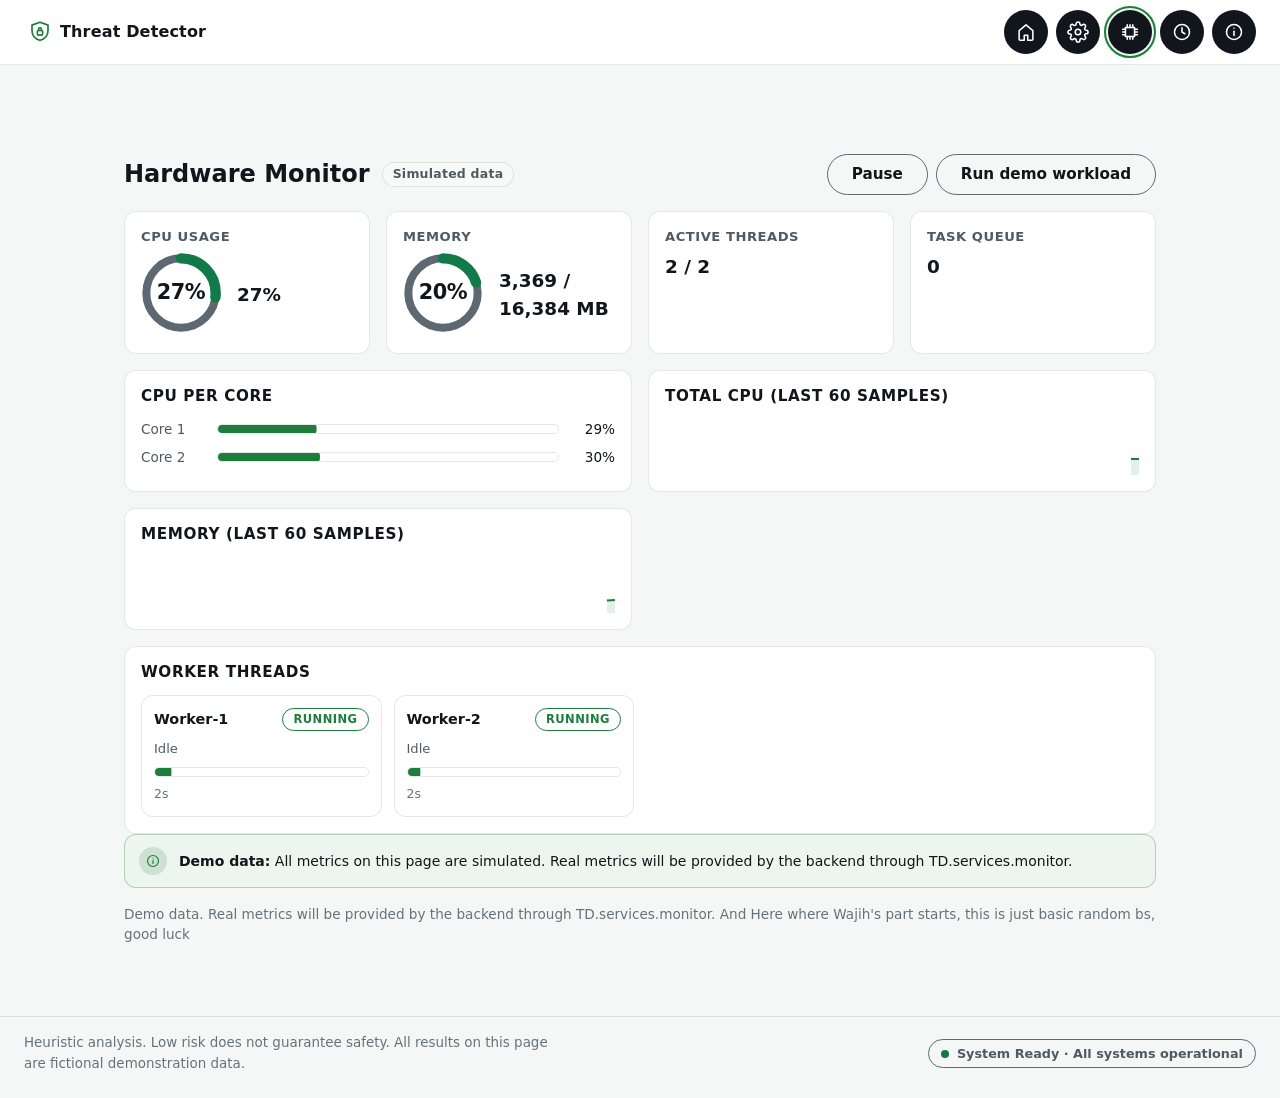
==== src/hardware.html @ 7afd9c76 "Verified baseline: threat-core compiles, 15/15 tests pass, clippy+fmt clean - Two-crate workspace (t" ====
<!DOCTYPE html>
<html lang="en" data-page="hardware">
<head>
  <meta charset="utf-8">
<script src="js/core/theme-init.js"></script>
  <meta name="viewport" content="width=device-width, initial-scale=1">
  <title>Threat Detector - Hardware Monitor</title>
<link rel="icon" href="data:image/svg+xml,%3Csvg xmlns='http://www.w3.org/2000/svg' viewBox='0 0 24 24'%3E%3Cpath d='M12 2.5 20 5.3v5.2c0 4.8-3.2 8.7-8 10-4.8-1.3-8-5.2-8-10V5.3Z' fill='%238DEB6B'/%3E%3Crect x='9.4' y='10.6' width='5.2' height='4.4' rx='1' fill='none' stroke='%23101418' stroke-width='1.6'/%3E%3Cpath d='M10.6 10.6V9.6a1.4 1.4 0 0 1 2.8 0v1' fill='none' stroke='%23101418' stroke-width='1.6'/%3E%3C/svg%3E">
<link rel="stylesheet" href="css/base/motion-tokens.css">
<link rel="stylesheet" href="css/components/motion-governor.css">
<link rel="stylesheet" href="css/core.css">
<script src="js/settings.js"></script>
<link rel="stylesheet" href="css/nav.css">
<link rel="stylesheet" href="css/risk-glow.css">
<link rel="stylesheet" href="css/analysis-card.css">
<script src="js/features/theme-fx.js"></script>
<script src="js/theme.js"></script>
<link rel="stylesheet" href="css/theme-transition.css">
<link rel="stylesheet" href="css/pages/hardware.css">
</head>
<body>
  <a class="skip-link" href="#main-content">Skip to main content</a>

  <main id="main-content" tabindex="-1">
    <div class="hw-page">

      <div class="hw-title-row">
        <h1>Hardware Monitor</h1>
        <span class="hw-badge">Simulated data</span>
        <div class="hw-actions">
          <button type="button" class="btn btn-secondary" id="hw-pause" aria-pressed="false">Pause</button>
          <button type="button" class="btn btn-secondary" id="hw-demo">Run demo workload</button>
        </div>
      </div>

      <section class="hw-stats" aria-label="Hardware summary">
        <div class="hw-card">
          <h2>CPU usage</h2>
          <div class="hw-stat">
            <div class="hw-stat__ring" id="hw-ring-cpu" role="img" aria-label="Total CPU usage"></div>
            <span class="hw-stat__val" id="hw-cpu-val">0%</span>
          </div>
        </div>
        <div class="hw-card">
          <h2>Memory</h2>
          <div class="hw-stat">
            <div class="hw-stat__ring" id="hw-ring-mem" role="img" aria-label="Memory usage"></div>
            <span class="hw-stat__val" id="hw-mem-val">0 / 0 MB</span>
          </div>
        </div>
        <div class="hw-card">
          <h2>Active threads</h2>
          <span class="hw-stat__val" id="hw-threads-val">0 / 0</span>
        </div>
        <div class="hw-card">
          <h2>Task queue</h2>
          <span class="hw-stat__val" id="hw-queue-val">0</span>
        </div>
      </section>

      <div class="hw-grid">
        <section class="hw-card hw-section" aria-label="CPU per core">
          <h2>CPU per core</h2>
          <div id="hw-cores"></div>
        </section>
        <section class="hw-card hw-section" aria-label="Total CPU history">
          <h2>Total CPU (last 60 samples)</h2>
          <div id="hw-cpu-spark"></div>
        </section>
        <section class="hw-card hw-section" aria-label="Memory history">
          <h2>Memory (last 60 samples)</h2>
          <div id="hw-mem-spark"></div>
        </section>
      </div>

      <section class="hw-card hw-section" aria-label="Worker threads">
        <h2>Worker threads</h2>
        <div id="hw-workers" class="hw-workers"></div>
      </section>

      <div class="callout dash-callout" data-type="info" role="note">
        <p class="callout__text"><strong>Demo data:</strong> All metrics on this page are simulated. Real metrics will be provided by the backend through TD.services.monitor.</p>
      </div>

      <p class="hw-note">Demo data. Real metrics will be provided by the backend through TD.services.monitor. And Here where Wajih's part starts, this is just basic random bs, good luck</p>

    </div>
  </main>
<script src="js/core/core.js"></script>
<script src="js/core/td-config.js"></script>
<script src="js/core/events.js"></script>
<script src="js/services/bridge.js"></script>
<script src="js/services/monitorService.js"></script>
<script src="js/services/mockMonitorService.js"></script>
<script src="js/services/analysisService.js"></script>
<script src="js/features/motion-governor.js"></script>
<script src="js/components/sparkline.js"></script>
<script src="js/components/usageBar.js"></script>
<script src="js/pages/hardware.js"></script>
</body>
</html>
---- src/css/base/motion-tokens.css ----
/* ===== Motion tokens (single source of truth for animation durations) ===== */
/* Created for the animation performance pass. Values are IDENTICAL to the
   pre-existing magic numbers scattered across core.css/index.css/settings.css
   so that no visual timing changes. Agents may reference these tokens. */
:root {
  --dur-slide: .3s;
  --ease-slide: cubic-bezier(.32, .72, 0, 1);
  --dur-reveal-in: .4s;
  --dur-reveal-out: .25s;
  --dur-swatch: .18s;
  --dur-fast: .15s;
  --dur-in: .24s;
  --dur-out: .18s;
  --ease-out: cubic-bezier(.2, .7, .2, 1);
}
---- src/css/components/motion-governor.css ----
/* ===== Motion governor CSS (animation perf pass) ===== */
[data-motion-paused] {
  animation-play-state: paused !important;
}
html.td-switching ::view-transition-new(root) {
  will-change: clip-path;
}
---- src/css/core.css ----
/* ===== DAC SHARED CORE (CSS) 1/2 — tokens+components — identical on all pages ===== */
/* OWNER: Agent A (Core). CONTRACT §4 tokens · §5 shared classes · §14 shell.
   Sections: 1 reset · 2 tokens · 3 base type · 4 shell · 5 components
             6 result panel · 7 modal · 8 density · 9 responsive · 10 reduced motion.
   No raw hex outside token blocks; animations use transform/opacity only. */

/* ================= 1. GLOBAL RESET ================= */
*,
*::before,
*::after { box-sizing: border-box; }

html,
body,
h1, h2, h3, h4,
p, ul, ol, figure { margin: 0; padding: 0; }

html {
  font-size: 16px; /* base: 16px, refines via data-text below */
  scroll-behavior: smooth;
  -webkit-text-size-adjust: 100%;
}

img,
svg { display: block; max-width: 100%; }

/* [D] Icon system: functional icons are sized explicitly (hero/decorative art exempt) */
.icon { flex: none; width: 16px; height: 16px; }
.icon-lg { width: 20px; height: 20px; }
.icon-xl { width: 24px; height: 24px; }

button,
input,
select,
textarea { font: inherit; color: inherit; }

ul, ol { list-style: none; }

/* [hidden] wins everywhere so JS can rely on it for state toggling */
[hidden] { display: none !important; }

/* Focus is never removed; every rule here ADDS visibility, never hides outlines */
:focus-visible {
  outline: 2px solid var(--focus-ring);
  outline-offset: 2px;
}

::selection { background: var(--accent-soft); }

/* ================= 2. DESIGN TOKENS (CONTRACT §4) ================= */
/* Theme-independent primitives */
:root {
  --font: system-ui, -apple-system, "Segoe UI", Roboto, "Helvetica Neue", Arial, sans-serif;
  --radius-sm: 8px;
  --radius: 12px;
  --radius-lg: 16px;
  --radius-pill: 999px;
  --space-1: 4px;
  --space-2: 8px;
  --space-3: 12px;
  --space-4: 16px;
  --space-5: 24px;
  --space-6: 32px;
  --space-7: 48px;
  --space-8: 64px;
  --dur-fast: 150ms;
  --dur-in: 220ms;
  --dur-out: 160ms;
  --dur-draw: 1000ms;
  --dur-glow: 3s;
  --ease-out: cubic-bezier(.22, .61, .36, 1);
  --ease-spring: cubic-bezier(.34, 1.56, .64, 1);
  /* D1 result ring — consumed by .result-panel / .result-ring-float */
  --ring-side: right;
  --ring-side-width: var(--space-4);
  /* [C] real sticky-header height (navbar min-height 64px + 1px border) */
  --navbar-h: 65px;
}

/* ----- Text size: scales the rem base (15 / 16 / 17.5px) ----- */
:root { --text-base: 16px; }
html[data-text="small"]  { font-size: 15px;   --text-base: 15px; }
html[data-text="large"]  { font-size: 17.5px; --text-base: 17.5px; }

/* ----- DARK / OLED ----- */
:root[data-theme="dark"] {
  color-scheme: dark;
  --bg: #000000;
  /* Cover-tier color (snap fix 2.3c): duplicates --bg on purpose so the
     theme-cover element can read the TARGET theme's page background from
     a token instead of the live computed style. Keep in sync with --bg. */
  --td-cover-bg: #000000;
  --bg-nav: #161616;
  --bg-card: #0E120D;
  --bg-card-2: #141A11;
  --bg-input: #121715;
  --border: rgba(255, 255, 255, .08);
  /* AA revision of pinned grey: solid tone ≥3:1 against card + bg for UI boundaries */
  --border-strong: #6A7269;
  --text: #F2F5F7;
  --text-muted: #A6B1BB;
  --text-faint: #7A8791; /* AA revision: ≥4.5:1 on card/card-2/nav */
  --focus-ring: #7BD5FF;
  /* Navbar icon-button states (icon vs circle verified >=4.5:1 in every state) */
  --navlink-bg: #FFFFFF;
  --navlink-bg-hover: #F1F4F7;
  --navlink-bg-active: #E4E9EC;
  --navlink-icon: #0B0E11;
  --navlink-icon-hover: #0B0E11;
  --navlink-icon-active: #0B0E11;
  --navlink-icon-current: #0B0E11;
  --navlink-icon-open: #0B0E11;
  --navlink-ring: transparent;
  --navlink-ring-hover: var(--accent-contrast); /* crisp on light circles in every accent */
  --navlink-ring-active: var(--accent-contrast);
  --navlink-ring-current: var(--accent);
  --navlink-ring-open: var(--accent);
  /* Switch states: OFF track + 1px edge (>=3:1 vs card) + knob (>=3:1 vs ON track) */
  --switch-off: #55606B;
  --switch-off-hover: #646E77;
  --switch-edge: #8A93A0;
  --switch-knob: #FFFFFF;
  --high-contrast: #2A070C; /* AA text on --high fills (≥4.5:1) */
  --shadow: 0 10px 30px rgba(0, 0, 0, .55);
  --backdrop: rgba(0, 0, 0, .62);
}

/* ----- DARK / GREY ----- */
:root[data-theme="dark"][data-bg="grey"] {
  --bg: #121212;
  /* Cover-tier color: duplicates --bg (see note in the dark/oled block). */
  --td-cover-bg: #121212;
  --bg-nav: #1A1A1A;
  --bg-card: #181D18;
  --bg-card-2: #1F241E;
  --bg-input: #1A1F1B;
}

/* ----- RISK (always paired with text + icon, never color alone) ----- */
:root[data-theme="dark"] {
  --low: #3DDC84;
  --medium: #FFB020;
  --high: #FF5A5F;
  --na: #8A93A0;
  --low-soft: rgba(61, 220, 132, .14);
  --medium-soft: rgba(255, 176, 32, .14);
  --high-soft: rgba(255, 90, 95, .16);
  --na-soft: rgba(138, 147, 160, .18);
}

:root[data-theme="light"] {
  --low: #127A48;
  /* [A1] richer amber (was a muddy brown); AA ≥4.5:1 on card/white surfaces */
  --medium: #B45309;
  --high: #C2263B;
  --na: #55606A;
  --low-soft: rgba(18, 122, 72, .12);
  --medium-soft: rgba(138, 90, 0, .12);
  --high-soft: rgba(194, 38, 59, .10);
  --na-soft: rgba(85, 96, 106, .14);
}

/* ----- LIGHT ----- */
:root[data-theme="light"] {
  color-scheme: light;
  --bg: #F4F7F5;
  /* Cover-tier color: duplicates --bg (see note in the dark/oled block). */
  --td-cover-bg: #F4F7F5;
  --bg-nav: #FFFFFF;
  --bg-card: #FFFFFF;
  --bg-card-2: #F7FAF7;
  --bg-input: #FFFFFF;
  --border: rgba(16, 24, 32, .10);
  /* AA revision of pinned tone: ≥3:1 boundary on white/off-white */
  --border-strong: #5D6873;
  --text: #10161C;
  --text-muted: #4E5A64;
  --text-faint: #66727B; /* AA revision: ≥4.5:1 on white + bg */
  --focus-ring: #1B5EA8;
  /* Navbar icon-button states (icon vs circle verified >=4.5:1 in every state) */
  --navlink-bg: #10161C;
  --navlink-bg-hover: #1E2831;
  --navlink-bg-active: #2A3540;
  --navlink-icon: #FFFFFF;
  --navlink-icon-hover: #FFFFFF;
  --navlink-icon-active: #FFFFFF;
  --navlink-icon-current: #FFFFFF;
  --navlink-icon-open: #FFFFFF;
  --navlink-ring: transparent;
  --navlink-ring-hover: #FFFFFF; /* crisp on dark circles in every light accent */
  --navlink-ring-active: #FFFFFF;
  --navlink-ring-current: var(--accent);
  --navlink-ring-open: var(--accent);
  /* Switch states: OFF track + 1px edge (>=3:1 vs card) + knob (>=3:1 vs ON track) */
  --switch-off: #D7DCE1;
  --switch-off-hover: #CBD2D8;
  --switch-edge: #5D6873;
  --switch-knob: #FFFFFF;
  --high-contrast: #FFFFFF; /* white passes on --high (#C2263B) in light theme */
  --shadow: 0 8px 22px rgba(16, 24, 32, .10);
  --backdrop: rgba(10, 16, 20, .48);
}

/* ----- ACCENTS · dark ----- */
:root[data-theme="dark"][data-accent="green"] {
  --accent: #8DEB6B; --accent-contrast: #07230D; --accent-strong: #96ED77;
  --accent-soft: rgba(141, 235, 107, .12); --glow: rgba(141, 235, 107, .35);
}
:root[data-theme="dark"][data-accent="blue"] {
  --accent: #4D94FF; --accent-contrast: #031431; --accent-strong: #5B9DFF;
  --accent-soft: rgba(77, 148, 255, .12); --glow: rgba(77, 148, 255, .35);
}
:root[data-theme="dark"][data-accent="white"] {
  --accent: #F2F5F7; --accent-contrast: #0B0E11; --accent-strong: #FFFFFF;
  --accent-soft: rgba(242, 245, 247, .12); --glow: rgba(242, 245, 247, .35);
}
:root[data-theme="dark"][data-accent="violet"] {
  --accent: #B78CFF; --accent-contrast: #180430; --accent-strong: #C1A0FF;
  --accent-soft: rgba(183, 140, 255, .12); --glow: rgba(183, 140, 255, .35);
}
:root[data-theme="dark"][data-accent="amber"] {
  --accent: #FFC24D; --accent-contrast: #2B1600; --accent-strong: #FFCE70;
  --accent-soft: rgba(255, 194, 77, .12); --glow: rgba(255, 194, 77, .35);
}

/* ----- ACCENTS · light (darker accents so AA passes on white) ----- */
:root[data-theme="light"][data-accent="green"] {
  --accent: #1E7D3C; --accent-contrast: #FFFFFF; --accent-strong: #2D8448;
  --accent-soft: rgba(30, 125, 60, .12); --glow: rgba(30, 125, 60, .22);
}
:root[data-theme="light"][data-accent="blue"] {
  --accent: #1B5EA8; --accent-contrast: #FFFFFF; --accent-strong: #2370C4;
  --accent-soft: rgba(27, 94, 168, .12); --glow: rgba(27, 94, 168, .22);
}
:root[data-theme="light"][data-accent="white"] {
  --accent: #232A31; --accent-contrast: #FFFFFF; --accent-strong: #384249;
  --accent-soft: rgba(35, 42, 49, .12); --glow: rgba(35, 42, 49, .22);
}
:root[data-theme="light"][data-accent="violet"] {
  --accent: #5E35B1; --accent-contrast: #FFFFFF; --accent-strong: #6B45B7;
  --accent-soft: rgba(94, 53, 177, .12); --glow: rgba(94, 53, 177, .22);
}
:root[data-theme="light"][data-accent="amber"] {
  --accent: #7A4C00; --accent-contrast: #FFFFFF; --accent-strong: #8F5A00;
  --accent-soft: rgba(122, 76, 0, .12); --glow: rgba(122, 76, 0, .22);
}

/* Switch knob per accent - knob vs ON track >=3:1 by computed contrast.
   Dark-theme light accents (green #8DEB6B 1.6, white 1.2, violet 2.6, amber 1.6
   vs a white knob) flip to near-black; deep blue (#4D94FF = 3.000) keeps white. */
:root[data-theme="dark"][data-accent="green"],
:root[data-theme="dark"][data-accent="white"],
:root[data-theme="dark"][data-accent="violet"],
:root[data-theme="dark"][data-accent="amber"] { --switch-knob: #0B0E11; }
:root[data-theme="dark"][data-accent="blue"] { --switch-knob: #FFFFFF; }
:root[data-theme="light"][data-accent="green"],
:root[data-theme="light"][data-accent="blue"],
:root[data-theme="light"][data-accent="white"],
:root[data-theme="light"][data-accent="violet"],
:root[data-theme="light"][data-accent="amber"] { --switch-knob: #FFFFFF; }

/* ================= 3. BASE TYPE ================= */
body {
  min-height: 100vh;
  background: var(--bg);
  color: var(--text);
  font-family: var(--font);
  font-size: 1rem;
  line-height: 1.5;
}

h1 { font-size: 1.65rem; line-height: 1.25; font-weight: 700; }
h2 { font-size: 1.25rem; line-height: 1.3; font-weight: 700; }
h3 { font-size: 1.05rem; line-height: 1.35; font-weight: 600; }

small { font-size: .85rem; }
strong, b { font-weight: 600; }

a { color: var(--accent); }
a:hover { color: var(--accent-strong); }

/* ================= 4. GLOBAL SHELL (CONTRACT §14) ================= */

/* --- Skip link: pages place it before <main> --- */
.skip-link {
  position: absolute;
  top: 0;
  transform: translateY(-60px);
  left: var(--space-2);
  z-index: 100;
  min-height: 44px;
  display: inline-flex;
  align-items: center;
  padding: 0 var(--space-4);
  background: var(--accent);
  color: var(--accent-contrast);
  font-weight: 600;
  text-decoration: none;
  border-radius: 0 0 var(--radius) var(--radius);
  transition: transform var(--dur-in) var(--ease-out);
}
.skip-link:focus { transform: translateY(0); }
html[data-motion="reduced"] .skip-link { transition: none; }

/* --- Screen-reader-only helpers --- */
.sr-only,
.visually-hidden {
  position: absolute;
  width: 1px;
  height: 1px;
  margin: -1px;
  padding: 0;
  border: 0;
  overflow: hidden;
  clip: rect(0 0 0 0);
  clip-path: inset(50%);
  white-space: nowrap;
}

/* --- Sticky header + navbar --- */
.app-header {
  position: sticky;
  top: 0;
  z-index: 50;
  background: var(--bg-nav);
  border-bottom: 1px solid var(--border);
}

.navbar {
  display: flex;
  align-items: center;
  justify-content: space-between;
  gap: var(--space-3);
  min-height: 64px;
  padding: var(--space-2) var(--space-4);
}

.brand {
  display: inline-flex;
  align-items: center;
  gap: var(--space-2);
  color: var(--text);
  text-decoration: none;
  font-weight: 700;
  letter-spacing: .01em;
  padding: var(--space-1) var(--space-1);
  border-radius: var(--radius-sm);
}
.brand-logo { width: 24px; height: 24px; color: var(--accent); flex: none; }
.brand:hover,
.brand:focus-visible { color: var(--accent-strong); }

.nav-actions {
  display: flex;
  align-items: center;
  gap: var(--space-2);
}

/* --- Circular 44px nav buttons (§5 + SPEC §5).
     State tokens: --navlink-bg / -icon / -ring for default, hover, active,
     current-page and legend-open. The button itself is never given opacity
     or a filter; hover keeps the icon/circle pair untouched and signals via
     an accent glow + crisp ring + scale, wrapped in @media(hover:hover). --- */
.navlink {
  position: relative;
  width: 44px;
  height: 44px;
  flex: none;
  display: inline-flex;
  align-items: center;
  justify-content: center;
  border: 0;
  border-radius: 50%;
  background: var(--navlink-bg);
  color: var(--navlink-icon);
  box-shadow: 0 0 0 1px var(--navlink-ring);
  cursor: pointer;
  text-decoration: none;
  transition: background-color var(--dur-fast) var(--ease-out),
              color var(--dur-fast),
              box-shadow var(--dur-fast) var(--ease-out),
              transform var(--dur-fast) var(--ease-out);
}
.navlink svg { width: 22px; height: 22px; }
.navlink:active {
  background: var(--navlink-bg-active);
  color: var(--navlink-icon-active);
  transform: scale(.97);
  box-shadow: 0 0 0 1px var(--navlink-ring-active), 0 0 6px var(--glow);
}

/* Current page and legend-open: persistent accent ring + soft accent glow
   (aria-current / aria-expanded carry the meaning; the class mirrors current).
   The 2px offset gap keeps the ring readable even when ring and circle tones
   would otherwise merge (e.g. the White accent). */
.navlink[aria-current="page"],
.navlink.is-current {
  color: var(--navlink-icon-current);
  outline: 2px solid var(--navlink-ring-current);
  outline-offset: 2px;
  box-shadow: 0 0 12px var(--glow);
}

/* Legend open (the "i" button; aria-expanded toggles it) */
.navlink[aria-expanded="true"] {
  color: var(--navlink-icon-open);
  outline: 2px solid var(--navlink-ring-open);
  outline-offset: 2px;
  box-shadow: 0 0 12px var(--glow);
}

/* Keyboard focus always stays distinct from hover and from the resting
   current/open rings (cyan/blue --focus-ring vs accent rings). */
.navlink[aria-current="page"]:focus-visible,
.navlink.is-current:focus-visible,
.navlink[aria-expanded="true"]:focus-visible {
  outline-color: var(--focus-ring);
}

/* Hover is pointer-only so touch devices never get stuck hover states */
@media (hover: hover) {
  .navlink:hover {
    background: var(--navlink-bg-hover);
    color: var(--navlink-icon-hover);
    transform: scale(1.06);
    box-shadow: 0 0 0 1px var(--navlink-ring-hover), 0 0 10px var(--glow);
  }
}

/* --- CSS tooltips via data-tip: shown on hover AND focus-visible.
       Never removes focus outline; positioned under the button. --- */
.navlink[data-tip]::after {
  content: attr(data-tip);
  position: absolute;
  top: calc(100% + 6px);
  left: 50%;
  z-index: 90;
  transform: translateX(-50%) translateY(-4px);
  padding: 4px var(--space-2);
  border: 1px solid var(--border-strong);
  border-radius: var(--radius-sm);
  background: var(--bg-card-2);
  color: var(--text);
  font-size: .8rem;
  font-weight: 600;
  white-space: nowrap;
  box-shadow: var(--shadow);
  opacity: 0;
  visibility: hidden;
  pointer-events: none;
  transition: opacity var(--dur-fast) var(--ease-out),
              transform var(--dur-fast) var(--ease-out),
              visibility 0s linear var(--dur-fast);
}
.navlink[data-tip]:hover::after,
.navlink[data-tip]:focus-visible::after {
  opacity: 1;
  visibility: visible;
  transform: translateX(-50%) translateY(0);
  transition-delay: 0s;
}
/* Keep the last button's tooltip inside the viewport */
.nav-actions > :last-child[data-tip]::after {
  left: auto;
  right: 0;
  transform: translateY(-4px);
}
.nav-actions > :last-child[data-tip]:hover::after,
.nav-actions > :last-child[data-tip]:focus-visible::after { transform: translateY(0); }

/* --- Risk Levels legend: D4 drop-up panel, anchored top-right under the nav --- */
.legend {
  position: absolute;
  top: calc(100% + var(--space-2));
  right: var(--space-3); /* aligned right, under the "i" button */
  z-index: 60;
  width: min(320px, calc(100vw - 24px));
  padding: var(--space-4);
  border: 1px solid var(--border-strong);
  border-radius: var(--radius-lg);
  background: var(--bg-card);
  box-shadow: var(--shadow);
  opacity: 0;
  transform: translateY(12px);
  pointer-events: none;
  /* D4 LEGEND DROP-UP — base rule closes FASTER (160ms); .is-open opens at 220ms */
  transition: opacity var(--dur-out) var(--ease-out),
              transform var(--dur-out) var(--ease-out);
}
.legend.is-open {
  opacity: 1;
  transform: translateY(0);
  pointer-events: auto;
  /* slower, springy entrance */
  transition-duration: var(--dur-in);
}

.legend-title { font-size: 1rem; margin-bottom: var(--space-2); }

.legend-list { display: grid; gap: var(--space-1); }

.legend-item {
  display: flex;
  align-items: flex-start;
  gap: var(--space-2);
  font-size: .92rem;
  padding: 2px 0;
}

.legend-dot {
  flex: none;
  width: 10px;
  height: 10px;
  margin-top: 5px;
  border-radius: 50%;
}
.dot-low    { background: var(--low); }
.dot-medium { background: var(--medium); }
.dot-high   { background: var(--high); }
.dot-na     { background: var(--na); }

.legend-term  { font-weight: 600; min-width: 108px; }
.legend-desc  { color: var(--text-muted); }

.legend-note {
  margin-top: var(--space-3);
  padding-top: var(--space-2);
  border-top: 1px solid var(--border);
  color: var(--text-faint);
  font-size: .82rem;
}

/* --- Toast region + toasts: bottom-right stack, ≤3 visible, dedupe-friendly [E] --- */
.toast-region {
  position: fixed;
  right: max(var(--space-4), env(safe-area-inset-right, 0px));
  bottom: max(var(--space-5), env(safe-area-inset-bottom, 0px));
  z-index: 80;
  display: flex;
  flex-direction: column;
  align-items: flex-end;
  gap: var(--space-2);
  width: min(360px, calc(100vw - var(--space-6)));
  max-height: calc(100vh - var(--space-5) - env(safe-area-inset-bottom, 0px));
  overflow: auto;
  pointer-events: none;
}
.toast {
  position: relative;
  display: grid;
  grid-template-columns: 20px minmax(0, 1fr) auto;
  gap: var(--space-2);
  align-items: start;
  width: 100%;
  min-width: 0;
  padding: 12px 14px;
  border: 1px solid var(--border-strong);
  border-radius: 12px;
  background: var(--bg-card);
  box-shadow: 0 10px 28px rgba(0, 0, 0, .30);
  font-size: .92rem;
  overflow: hidden; /* keeps the countdown bar inside the radius */
  pointer-events: auto;
  animation: toast-in 180ms var(--ease-out);
}
html[data-theme="light"] .toast { box-shadow: 0 10px 28px rgba(16, 24, 32, .14); }
.toast.is-out {
  opacity: 0;
  transform: translateY(6px);
  transition: opacity 140ms linear, transform 140ms linear;
}
@keyframes toast-in {
  from { opacity: 0; transform: translateY(8px); }
  to   { opacity: 1; transform: translateY(0); }
}

/* status icon: icon-only color signal (toast also carries role + copy, never color alone) */
.toast-ico {
  display: inline-flex;
  align-items: center;
  justify-content: center;
  width: 20px;
  height: 20px;
  margin-top: 1px;
}
.toast-ico svg { display: block; width: 20px; height: 20px; }
.toast--success .toast-ico { color: var(--low); }
.toast--warn    .toast-ico { color: var(--medium); }
.toast--error   .toast-ico { color: var(--high); }
.toast--info    .toast-ico { color: var(--accent); }

.toast-body { display: block; min-width: 0; }
.toast-title { display: block; font-size: 14px; line-height: 1.35; font-weight: 600; color: var(--text); overflow-wrap: break-word; }
.toast-desc { display: block; margin: 2px 0 0; font-size: 13px; line-height: 1.4; color: var(--text-muted); }

.toast-action {
  margin-top: 8px;
  min-height: 32px;
  padding: 4px 10px;
  font: inherit;
  font-size: .88rem;
  font-weight: 600;
  color: var(--text);
  background: var(--bg-card-2);
  border: 1px solid var(--border-strong);
  border-radius: var(--radius-sm);
  cursor: pointer;
}
.toast-action:hover { background: var(--accent-soft); }

.toast-close {
  position: relative;
  flex: none;
  width: 24px;
  height: 24px;
  margin: -6px -8px -6px 0;
  display: inline-flex;
  align-items: center;
  justify-content: center;
  border: 0;
  border-radius: var(--radius-sm);
  background: transparent;
  color: var(--text-muted);
  cursor: pointer;
  transition: color var(--dur-fast), background var(--dur-fast);
}
.toast-close::before { content: ""; position: absolute; inset: -10px; } /* ≥44px hit target */
.toast-close:hover { color: var(--text); background: var(--accent-soft); }
.toast-close svg { width: 16px; height: 16px; pointer-events: none; }

/* countdown bar: 2px, status-colored, low emphasis; error toasts run none */
.toast-bar {
  position: absolute;
  left: 0;
  right: 0;
  bottom: 0;
  height: 2px;
  border-radius: 2px;
  background: currentColor;
  opacity: .4;
  transform-origin: left center;
  animation: toast-drain var(--toast-dur, 4s) linear forwards;
  pointer-events: none;
}
.toast--success .toast-bar { color: var(--low); }
.toast--warn    .toast-bar { color: var(--medium); }
.toast--error   .toast-bar { color: var(--high); }
.toast--info    .toast-bar { color: var(--accent); }
.toast.is-paused .toast-bar { animation-play-state: paused; }
@keyframes toast-drain {
  from { transform: scaleX(1); }
  to   { transform: scaleX(0); }
}

/* under reduced motion: no enter/exit animation and no countdown */
@media (prefers-reduced-motion: reduce) {
  .toast { animation: none; }
  .toast.is-out { transition: none; }
  .toast-bar { display: none; }
}

/* --- Footer --- */
.app-footer {
  display: flex;
  flex-wrap: wrap;
  align-items: center;
  justify-content: space-between;
  gap: var(--space-2) var(--space-4);
  margin-top: var(--space-7);
  padding: var(--space-4) var(--space-5) var(--space-5);
  border-top: 1px solid var(--border);
}

.footer-note {
  color: var(--text-faint);
  font-size: .84rem;
  max-width: 62ch;
}

.status-chip {
  display: inline-flex;
  align-items: center;
  gap: var(--space-2);
  padding: var(--space-1) var(--space-3);
  border: 1px solid var(--border-strong);
  border-radius: var(--radius-pill);
  color: var(--text-muted);
  font-size: .8rem;
  font-weight: 600;
  white-space: nowrap;
}

.chip-dot {
  width: 8px;
  height: 8px;
  border-radius: 50%;
  background: var(--low);
  animation: chip-pulse var(--dur-glow) ease-in-out infinite;
}
@keyframes chip-pulse {
  0%, 100% { opacity: 1; }
  50%      { opacity: .45; }
}

/* ================= 5. COMPONENT CLASSES (CONTRACT §5) ================= */

/* --- Cards --- */
.card {
  background: var(--bg-card);
  border: 1px solid var(--border);
  border-radius: var(--radius-lg);
  padding: var(--space-5);
}
.card-head {
  display: flex;
  align-items: center;
  gap: var(--space-2);
  margin-bottom: var(--space-4);
}
.card-title { font-size: 1.05rem; font-weight: 700; }
.card-sub { color: var(--text-muted); font-size: .9rem; margin-top: 2px; }

/* --- Buttons (all ≥44px targets, pill radius) --- */
.btn {
  min-height: 44px;
  display: inline-flex;
  align-items: center;
  justify-content: center;
  gap: var(--space-2);
  padding: var(--space-2) var(--space-5);
  border: 1px solid transparent;
  border-radius: var(--radius-pill);
  font-weight: 600;
  font-size: .95rem;
  cursor: pointer;
  text-decoration: none;
  transition: background var(--dur-fast) var(--ease-out),
              border-color var(--dur-fast) var(--ease-out),
              color var(--dur-fast),
              transform var(--dur-fast) var(--ease-out);
}
.btn svg { width: 18px; height: 18px; }
.btn:active { transform: translateY(1px) scale(.99); }
.btn:disabled {
  opacity: .55;
  cursor: not-allowed;
  transform: none;
}

.btn-primary { background: var(--accent); color: var(--accent-contrast); }
.btn-primary:hover:not(:disabled) { background: var(--accent-strong); }

.btn-secondary {
  background: transparent;
  color: var(--text);
  border-color: var(--border-strong);
}
.btn-secondary:hover:not(:disabled) { background: var(--bg-card-2); border-color: var(--accent); }

.btn-ghost {
  background: transparent;
  color: var(--text-muted);
}
.btn-ghost:hover:not(:disabled) { color: var(--text); background: var(--accent-soft); }

/* destructive confirm button — soft red; hover fill uses AA-safe text token */
.btn-danger {
  background: var(--high-soft);
  color: var(--high);
  border-color: var(--high);
}
.btn-danger:hover:not(:disabled) { background: var(--high); color: var(--high-contrast); }

.icon-btn {
  width: 44px;
  height: 44px;
  display: inline-flex;
  align-items: center;
  justify-content: center;
  border: 0;
  border-radius: 50%;
  background: transparent;
  color: var(--text-muted);
  cursor: pointer;
  transition: background var(--dur-fast), color var(--dur-fast), transform var(--dur-fast);
}
.icon-btn:hover { background: var(--accent-soft); color: var(--text); }
.icon-btn svg { width: 20px; height: 20px; }

/* --- Fields --- */
.field { display: flex; flex-direction: column; gap: var(--space-1); min-width: 0; }
.field-label { font-size: .9rem; font-weight: 600; }
.help { color: var(--text-muted); font-size: .84rem; }
.field-error {
  color: var(--high);
  font-size: .84rem;
  font-weight: 600;
  display: flex;
  align-items: center;
  gap: var(--space-1);
}
.field-error svg { width: 14px; height: 14px; flex: none; }

.input,
.select {
  min-height: 44px;
  width: 100%;
  padding: var(--space-2) var(--space-3);
  background: var(--bg-input);
  color: var(--text);
  border: 1px solid var(--border-strong);
  border-radius: var(--radius);
  transition: border-color var(--dur-fast), background var(--dur-fast);
}
.input:hover, .select:hover { border-color: var(--text-muted); }
.input:focus-visible, .select:focus-visible {
  outline: 2px solid var(--focus-ring);
  outline-offset: 1px;
  border-color: var(--accent);
}
.input::placeholder { color: var(--text-faint); }

.textarea-autogrow {
  min-height: 96px;
  resize: none;
  overflow: hidden;
  line-height: 1.5;
}

/* Custom chevron is opt-in: wrap a select in .select-wrap (native arrow stays
   available on bare .select, so controls never lose their affordance). */
.select-wrap { position: relative; display: inline-flex; width: 100%; }
.select-wrap::after {
  content: "";
  position: absolute;
  right: var(--space-3);
  top: 50%;
  margin-top: -2px;
  border: 5px solid transparent;
  border-top-color: currentColor;
  color: var(--text-muted);
  pointer-events: none;
}

/* --- Callouts [A]: one component, no side stripes (a thick border-left on a
   radius paints a crescent). data-type = info|success|warning|danger; icons are
   injected by the shared core (see callouts JS). Colors: info=--accent,
   success=--low, warning=--medium, danger=--high. --- */
.callout {
  --c: var(--accent);
  display: grid;
  grid-template-columns: 28px minmax(0, 1fr);
  column-gap: 12px;
  align-items: start;
  padding: 12px 14px;
  border-radius: 12px;
  color: var(--text);
  background: var(--bg-card-2);
  background: color-mix(in srgb, var(--c) 8%, var(--bg-card));
  border: 1px solid var(--border);
  border: 1px solid color-mix(in srgb, var(--c) 30%, transparent);
}
.callout[data-type="success"] { --c: var(--low); }
.callout[data-type="warning"] { --c: var(--medium); }
.callout[data-type="danger"]  { --c: var(--high); }
.callout__icon {
  display: grid;
  place-items: center;
  width: 28px;
  height: 28px;
  border-radius: 50%;
  color: var(--c);
  background: color-mix(in srgb, var(--c) 16%, transparent);
}
.callout__icon svg { width: 16px; height: 16px; flex: none; }
.callout__text { margin: 0; padding-top: 4px; font-size: 14px; line-height: 1.5; }
.callout__text strong { font-weight: 600; }

/* --- Segmented control [B/C]: pill hugs its buttons (inline-flex + fit-content;
   rows must not stretch it), one thumb slides between options. Colors are the
   project's: track --bg-card-2, edge --border (inset shadow), thumb --accent,
   text --text-muted / hover --text / checked --accent-contrast. --- */
.seg {
  --seg-pad: 4px;
  position: relative;
  isolation: isolate;
  display: inline-flex;
  align-items: center;
  width: fit-content;
  max-width: 100%;
  flex: none;
  padding: var(--seg-pad);
  border-radius: var(--radius-pill);
  background: var(--bg-card-2);
  box-shadow: inset 0 0 0 1px var(--border);
}
.seg__thumb {
  position: absolute;
  z-index: 0;
  top: var(--seg-pad);
  bottom: var(--seg-pad);
  left: 0;
  width: var(--seg-w, 0px);
  transform: translateX(var(--seg-x, 0px));
  border-radius: var(--radius-pill);
  background: var(--accent);
  box-shadow: 0 1px 3px rgba(0, 0, 0, .25);
  transition: transform var(--dur-slide) var(--ease-slide), width var(--dur-slide) var(--ease-slide);
  will-change: transform;
}
.seg:not(.is-ready) .seg__thumb { transition: none; }
.seg__opt {
  position: relative;
  z-index: 1;
  min-height: 44px;
  padding: 0 16px;
  border: 0;
  border-radius: var(--radius-pill);
  background: transparent;
  color: var(--text-muted);
  font: inherit;
  font-weight: 600;
  white-space: nowrap;
  cursor: pointer;
  transition: color .24s ease;
}
.seg__opt[aria-checked="true"] { color: var(--accent-contrast); }
.seg__opt:focus-visible { outline: 2px solid var(--focus-ring); outline-offset: -2px; }
@media (hover: hover) {
  .seg__opt[aria-checked="false"]:hover { color: var(--text); }
}
@media (prefers-reduced-motion: reduce) {
  .seg__thumb, .seg__opt { transition: none; }
}
/* In-app "Reduce animations" hook (same kill-list as the OS setting) */
html[data-motion="reduced"] .seg__thumb, html[data-motion="reduced"] .seg__opt { transition: none; }
/* Very narrow phones: trim pill paddings/type instead of scrolling */
@media (max-width: 420px) {
  .seg__opt { padding: 0 12px; font-size: 14px; }
}

/* --- Chips --- */
.chip {
  min-height: 44px;
  display: inline-flex;
  align-items: center;
  gap: var(--space-2);
  padding: var(--space-1) var(--space-4);
  border: 1px solid var(--border-strong);
  border-radius: var(--radius-pill);
  background: transparent;
  color: var(--text-muted);
  font-weight: 600;
  font-size: .95rem;
  cursor: pointer;
  transition: background var(--dur-fast), color var(--dur-fast), border-color var(--dur-fast);
}
.chip:hover { color: var(--text); background: var(--bg-card-2); }
.chip.is-active {
  background: var(--accent-soft);
  border-color: var(--accent);
  color: var(--text);
}

/* --- Switch (role="switch" button; ONE shared definition).
     Geometry: 56x32 pill, 26px knob, 3px inset on all sides,
     travel = --w - --k - 2*--inset = 24px. The >=44px hit target is the row.
     Tokens: --switch-off / --switch-edge / --switch-knob per theme,
     knob per accent (knob vs ON track >=3:1). Off state keeps the same
     geometry; only track color + knob position change. --- */
.switch {
  --w: 56px;
  --h: 32px;
  --k: 26px;
  --inset: 3px;
  position: relative;
  width: var(--w);
  height: var(--h);
  flex: none;
  box-sizing: border-box;
  padding: 0;
  border: 0;
  border-radius: 999px;
  background: var(--switch-off);
  box-shadow: inset 0 0 0 1px var(--switch-edge);
  cursor: pointer;
  vertical-align: middle;
  transition: background-color var(--dur-fast) var(--ease-out),
              box-shadow var(--dur-fast) var(--ease-out);
}
.switch-knob {
  position: absolute;
  top: var(--inset);
  left: var(--inset);
  width: var(--k);
  height: var(--k);
  border-radius: 50%;
  background: var(--switch-knob);
  box-shadow: 0 1px 3px rgba(0, 0, 0, .35);
  transition: transform 200ms cubic-bezier(.4, 0, .2, 1);
}
.switch[aria-checked="true"] {
  background: var(--accent);
  box-shadow: inset 0 0 0 1px transparent;
}
.switch[aria-checked="true"] .switch-knob { transform: translateX(24px); }
.switch:focus-visible { outline: 2px solid var(--focus-ring); outline-offset: 2px; }
.switch:disabled,
.switch[aria-disabled="true"] { opacity: .5; cursor: not-allowed; }
@media (hover: hover) {
  .switch:hover { background: var(--switch-off-hover); }
  .switch[aria-checked="true"]:hover { background: var(--accent-strong); }
}

/* --- Table + sticky header --- */
.table-wrap {
  overflow-x: auto;
  -webkit-overflow-scrolling: touch;
  border: 1px solid var(--border);
  border-radius: var(--radius);
}

.table {
  width: 100%;
  table-layout: fixed; /* [B] fixed columns: long cells truncate instead of widening the page */
  border-collapse: collapse;
  font-size: .92rem;
}
.table th {
  position: sticky;
  top: 0;
  z-index: 2;
  background: var(--bg-card-2);
  color: var(--text-muted);
  text-align: left;
  font-size: .8rem;
  font-weight: 600;
  text-transform: uppercase;
  letter-spacing: .04em;
  padding: var(--space-3);
  border-bottom: 1px solid var(--border-strong);
  white-space: nowrap;
}
.table td {
  padding: var(--space-3);
  border-bottom: 1px solid var(--border);
  vertical-align: middle;
}
.table tbody tr { transition: background var(--dur-fast); }
.table tbody tr:hover { background: var(--bg-card-2); }
.table tbody tr:focus-visible,
.table tbody tr.is-selected { outline: 2px solid var(--focus-ring); outline-offset: -2px; }
.table tbody tr.is-selected { background: var(--accent-soft); }

/* clickable rows: pages add role="button" + tabindex="0" */
.table tbody tr[role="button"] { cursor: pointer; }

.table--stack, .table--stack thead { display: block; } /* page opt-in pattern */
.table--stack tbody { display: block; }
.table--stack tr { display: block; padding: var(--space-3) 0; border-bottom: 1px solid var(--border); }
.table--stack td { display: flex; gap: var(--space-2); border: 0; padding: 2px 0; }
.table--stack td::before {
  content: attr(data-label);
  color: var(--text-faint);
  font-size: .78rem;
  font-weight: 600;
  min-width: 96px;
  padding-top: 2px;
}
.table--stack .table-head-hide { display: none; } /* head row opted out via class */

/* --- Risk pills: text + color, computed AA-safe on tinted bg --- */
.pill {
  display: inline-flex;
  align-items: center;
  gap: var(--space-1);
  padding: 3px var(--space-3);
  border-radius: var(--radius-pill);
  font-size: .82rem;
  font-weight: 700;
  white-space: nowrap;
}
.pill svg { width: 12px; height: 12px; }
.pill[data-risk="low"]    { color: var(--low);    background: var(--low-soft); }
.pill[data-risk="medium"] { color: var(--medium); background: var(--medium-soft); }
.pill[data-risk="high"]   { color: var(--high);   background: var(--high-soft); }
.pill[data-risk="na"]     { color: var(--na);     background: var(--na-soft); }

/* --- Status line (icon + text + color) --- */
.status-line {
  display: inline-flex;
  align-items: center;
  gap: var(--space-1);
  font-size: .88rem;
  font-weight: 600;
  white-space: nowrap;
}
.status-line svg { width: 16px; height: 16px; flex: none; }
.status-line.is-ok    { color: var(--low); }
.status-line.is-warn  { color: var(--medium); }
.status-line.is-error { color: var(--high); }

/* --- Progress bar (fills via transform; width transitions are forbidden by §12) --- */
.progress {
  height: 10px;
  border-radius: var(--radius-pill);
  background: var(--bg-input);
  border: 1px solid var(--border);
  overflow: hidden;
}
.progress-bar {
  height: 100%;
  width: 100%;
  border-radius: inherit;
  background: var(--accent);
  transform: scaleX(var(--fill, 0));
  transform-origin: left center;
  transition: transform 220ms linear;
}

/* --- Drop zone --- */
.drop-zone {
  display: flex;
  flex-direction: column;
  align-items: center;
  gap: var(--space-1);
  padding: var(--space-5);
  border: 2px dashed var(--border-strong);
  border-radius: var(--radius-lg);
  background: transparent;
  color: var(--text-muted);
  text-align: center;
  cursor: pointer;
  transition: background var(--dur-fast), border-color var(--dur-fast);
}
.drop-zone:hover { border-color: var(--accent); color: var(--text); }
.drop-zone:focus-visible { border-color: var(--accent); outline-offset: var(--space-1); }
.drop-zone.is-dragover {
  background: var(--accent-soft);
  border-color: var(--accent);
}
.drop-zone svg { width: 28px; height: 28px; color: var(--accent); }

/* --- Links & misc --- */
.link-arrow {
  display: inline-flex;
  align-items: center;
  gap: var(--space-1);
  min-height: 44px;
  color: var(--accent);
  font-weight: 600;
  text-decoration: none;
  border-radius: var(--radius-sm);
  padding: var(--space-1) var(--space-2);
}
.link-arrow svg { width: 16px; height: 16px; }
.link-arrow:hover { color: var(--accent-strong); text-decoration: underline; }

.result-line { margin: 0; }

.text-truncate,
.ellipsis {
  min-width: 0;
  overflow: hidden;
  text-overflow: ellipsis;
  white-space: nowrap;
}

.type-icon {
  display: inline-flex;
  align-items: center;
  color: var(--text-muted);
  flex: none;
}
.type-icon svg { width: 18px; height: 18px; }

/* ================= 6. RESULT PANEL (CONTRACT §5 + SPEC §7.3) ================= */
.result-panel {
  position: relative;
  min-height: 320px;
  /* D1 RESULT RING POSITION — change 'right' to 'left' here to flip the score ring (one line) */
  --ring-side: right;
}

.result-states { position: relative; }

.result-panel .result-states > * { animation: state-in var(--dur-in) var(--ease-out); }
@keyframes state-in {
  from { opacity: 0; transform: translateY(4px); }
  to   { opacity: 1; transform: translateY(0); }
}

/* state aliases: shared base; content per state is composed by page agents */
.state-idle, .state-scanning, .state-threat, .state-safe, .state-unverified, .state-error {
  padding: var(--space-4) 0;
}
.state-idle, .state-scanning, .state-safe, .state-unverified, .state-error {
  text-align: center;
}
.state-error .panel-heading { justify-content: center; }

.panel-heading {
  display: flex;
  align-items: center;
  gap: var(--space-2);
  margin-bottom: var(--space-3);
}
.risk-label { font-size: 1rem; font-weight: 700; }
.risk-label[data-risk="low"]    { color: var(--low); }
.risk-label[data-risk="medium"] { color: var(--medium); }
.risk-label[data-risk="high"]   { color: var(--high); }
.risk-label[data-risk="na"]     { color: var(--na); }

.ring-wrap {
  display: flex;
  align-items: center;
  justify-content: center;
}

/* D1 RESULT RING POSITION — change 'right' to 'left' here to flip the score ring (one line)
   (.result-ring-float and .ring-float are the same hook; §5 lists both names) */
.result-ring-float,
.ring-float { position: absolute; top: var(--space-4); right: var(--ring-side-width, 16px); }

.scan-substatus {
  color: var(--text-muted);
  font-size: .9rem;
  text-align: center;
}

.reason-list { display: grid; gap: var(--space-2); }
.reason-list li {
  display: flex;
  gap: var(--space-2);
  align-items: flex-start;
  color: var(--text);
  font-size: .95rem;
  /* staggered reveal: pages set --stagger: 0..N per <li> */
  animation: reason-in 240ms var(--ease-out) both;
  animation-delay: calc(var(--stagger, 0) * 40ms);
}
.reason-list li::before {
  content: "";
  flex: none;
  width: 6px;
  height: 6px;
  margin-top: 9px;
  border-radius: 50%;
  background: var(--accent);
}
@keyframes reason-in {
  from { opacity: 0; transform: translateY(6px); }
  to   { opacity: 1; transform: translateY(0); }
}

.detail-rows {
  display: grid;
  grid-template-columns: max-content 1fr;
  gap: var(--space-1) var(--space-4);
}
.detail-dt { color: var(--text-muted); font-weight: 600; }
.detail-dd { color: var(--text); margin: 0; }

/* ================= 7. MODAL ================= */
.modal-backdrop {
  position: fixed;
  inset: 0;
  z-index: 90;
  display: flex;
  align-items: center;
  justify-content: center;
  padding: var(--space-4);
  background: var(--backdrop);
  animation: backdrop-in var(--dur-fast) linear;
}
@keyframes backdrop-in { from { opacity: 0; } to { opacity: 1; } }

.modal {
  width: min(560px, 100%);
  max-height: calc(100vh - var(--space-8));
  display: flex;
  flex-direction: column;
  overflow: hidden; /* radius clips the scrolling body; the scrollbar stays inside the corners */
  background: var(--bg-card);
  border: 1px solid var(--border-strong);
  border-radius: var(--radius-lg);
  box-shadow: var(--shadow);
  animation: modal-in var(--dur-in) var(--ease-out);
  transform: translateY(0);
  transition: opacity var(--dur-out) linear, transform var(--dur-out) var(--ease-out);
}
.modal.is-closing { opacity: 0; transform: translateY(8px); }
@keyframes modal-in {
  from { opacity: 0; transform: translateY(10px); }
  to   { opacity: 1; transform: translateY(0); }
}

.modal-head {
  flex: none;
  display: flex;
  align-items: center;
  justify-content: space-between;
  gap: var(--space-3);
  padding: var(--space-4) var(--space-5);
  border-bottom: 1px solid var(--border);
  background: var(--bg-card); /* matches the modal body — content never paints around the header */
}
.modal-title { font-size: 1.05rem; font-weight: 700; }
.modal-close {
  width: 44px;
  height: 44px;
  margin: -6px -8px -6px 0;
  display: inline-flex;
  align-items: center;
  justify-content: center;
  border: 0;
  border-radius: 50%;
  background: transparent;
  color: var(--text-muted);
  cursor: pointer;
  transition: background var(--dur-fast), color var(--dur-fast);
}
.modal-close:hover { background: var(--accent-soft); color: var(--text); }
.modal-close svg { width: 20px; height: 20px; }

.modal-body {
  flex: 1 1 auto;
  min-height: 0;
  overflow-y: auto; /* only the body scrolls; header and close button stay put */
  overflow-x: hidden;
  padding: var(--space-5);
  scrollbar-width: thin;
  scrollbar-color: var(--border-strong) transparent;
}
.modal-body::-webkit-scrollbar { width: 10px; }
.modal-body::-webkit-scrollbar-track { background: transparent; }
.modal-body::-webkit-scrollbar-thumb {
  border: 3px solid transparent; /* inset so the thumb never touches the rounded corners */
  border-radius: 999px;
  background-color: var(--border-strong);
  background-clip: padding-box;
}
.modal-foot {
  flex: none;
  display: flex;
  justify-content: flex-end;
  gap: var(--space-2);
  padding: var(--space-4) var(--space-5);
  border-top: 1px solid var(--border);
}

/* scroll lock while a modal is open */
body[data-modal-open] { overflow: hidden; }

/* ================= 8. COMPACT DENSITY ================= */
html[data-density="compact"] .card { padding: var(--space-4); }
html[data-density="compact"] .card-head { margin-bottom: var(--space-3); }
html[data-density="compact"] { --navbar-h: 57px; }
html[data-density="compact"] .navbar { min-height: 56px; }
html[data-density="compact"] .btn { min-height: 40px; padding: var(--space-1) var(--space-4); }
html[data-density="compact"] .input,
html[data-density="compact"] .select { min-height: 40px; }
html[data-density="compact"] .table th,
html[data-density="compact"] .table td { padding: var(--space-2) var(--space-2); }
html[data-density="compact"] .app-footer { margin-top: var(--space-5); padding: var(--space-3) var(--space-4) var(--space-4); }
html[data-density="compact"] .drop-zone { padding: var(--space-4); }
html[data-density="compact"] .stack { gap: var(--space-2) !important; }
html[data-density="compact"] .stack-sm { gap: var(--space-1) !important; }

/* ================= 9. UTILITIES ================= */
.u-center { text-align: center; }
.stack   { display: grid; gap: var(--space-4); }
.stack-sm { display: grid; gap: var(--space-2); }
.row { display: flex; align-items: center; gap: var(--space-3); }
.row-between { display: flex; align-items: center; justify-content: space-between; gap: var(--space-3); }
.grow { flex: 1 1 auto; min-width: 0; }
.muted { color: var(--text-muted); }
.mt-1 { margin-top: var(--space-1); }
.mt-2 { margin-top: var(--space-2); }
.gap-1 { gap: var(--space-1); }
.gap-2 { gap: var(--space-2); }

/* ================= 10. RESPONSIVE (360 / 768 / 1024 / 1440) ================= */
@media (max-width: 360px) {
  .navbar { padding: var(--space-2); gap: var(--space-1); }
  .brand-name { display: none; }
  .nav-actions { gap: var(--space-1); }
  .card { padding: var(--space-4); }
  .detail-rows { grid-template-columns: 1fr; }
  .detail-dt { padding-top: 2px; }
}

@media (max-width: 767px) {
  .app-footer { justify-content: center; text-align: center; }
}
/* [E] mobile toasts: bottom-center, full-width */
@media (max-width: 640px) {
  .toast-region {
    left: var(--space-2);
    right: var(--space-2);
    bottom: max(var(--space-3), env(safe-area-inset-bottom, 0px));
    width: auto;
    align-items: stretch;
  }
}

@media (min-width: 768px) {
  .navbar { padding: var(--space-2) var(--space-5); }
}

@media (min-width: 1024px) {
  .card { padding: var(--space-6); }
}

@media (min-width: 1440px) {
  h1 { font-size: 1.8rem; }
}

/* Tables → stacked cards below 640px whenever a page opts in via .table--stack
   and td[data-label]; otherwise .table-wrap keeps horizontal scrolling local
   (never a page-level horizontal scroll). */
@media (max-width: 639px) {
  .table--stack { min-width: 0; }
  .table--stack th { position: static; }
  .table--stack tr[role="button"] { border-radius: var(--radius); }
}

/* ================= 11. REDUCED MOTION (OS setting OR settings toggle) ================= */
@media (prefers-reduced-motion: reduce) {
  html {
    scroll-behavior: auto;
  }
  *,
  *::before,
  *::after {
    animation: none !important;
    transition: none !important;
  }
}

/* Settings toggle sets data-motion="reduced" in <html> — instant final states */
html[data-motion="reduced"] {
  scroll-behavior: auto;
}
html[data-motion="reduced"] *,
html[data-motion="reduced"] *::before,
html[data-motion="reduced"] *::after {
  animation: none !important;
  transition: none !important;
}


/* ===== DAC SHARED CORE (CSS) 2/2 — animated visuals — identical on all pages ===== */
/* OWNER: Agent C (Visuals). Animated-visual classes per CONTRACT §5/§11, animation style per SPEC §12
   (transform / opacity / stroke-dashoffset ONLY — never layout properties).
   Colors come exclusively from design tokens (var(--low|--medium|--high|--na|--accent|--border|--text|...) —
   no literal colors of any kind. Sizes are relative (--ring-size, em), so every block is layout-neutral:
   it centers its own SVG and inherits its size from context/page styles. */

/* ============================================================
   1. SCORE RING  (.ring-wrap > .ring-svg > (.ring-track + .ring-arc)) , .ring-num
   Rendered by DAC.visuals.scoreRing(container, score, risk). The container may already
   be a .ring-wrap (reused) or any element (a .ring-wrap is created inside it).
   SIZING: override --ring-size (or font-size) on the wrap. NEVER set a raw width on
   .ring-svg directly — box and stroke widths are computed from the same var so the
   ring stays proportional at any size. Strokes are written in viewBox user units so
   they keep the same on-screen size the em widths produced, while dash geometry
   (computed in user space) stays exact at every scale — vector-effect was removed
   because it moved dash patterns into screen space and truncated drawn arcs.
   ============================================================ */
.ring-wrap {
  --ring-size: 5em;
  position: relative;
  display: inline-flex;
  align-items: center;
  justify-content: center;
}
/* [D1] The relative above (needed to centre .ring-num) comes later in the cascade than
   the D1 float and shadowed its absolute positioning, so the score ring fell back into
   flow at the card's left. Re-pin float hooks; D1's top/right values stay in force. */
.result-ring-float,
.ring-float { position: absolute; }
.ring-svg {
  display: block;
  inline-size: var(--ring-size);
  block-size: var(--ring-size);
}
.ring-track,
.ring-arc {
  fill: none;
}
.ring-track {
  stroke: var(--border-strong);
  stroke-width: 12px; /* = 0.10 × 120 viewBox units — same on-screen size the em calc produced */
}
.ring-arc {
  stroke: var(--low); /* JS sets var(--low|--medium|--high|--na) via inline style per risk */
  stroke-width: 15.6px; /* = 0.13 × 120 viewBox units */
  stroke-linecap: round;
}
.ring-num {
  position: absolute;
  inset: 0;
  display: flex;
  align-items: center;
  justify-content: center;
  font-size: calc(var(--ring-size) * 0.26);
  font-weight: 700;
  line-height: 1;
  letter-spacing: -0.02em;
  font-variant-numeric: tabular-nums;
  color: var(--text);
}

/* ============================================================
   2. NO-THREAT CHECK CIRCLE  (.ring-safe-wrap > svg (.safe-track + .safe-circle + .safe-check))
   Rendered by DAC.visuals.checkCircle(container). Draw stages are stroke-dashoffset
   values written by JS; .is-pop adds the subtle scale pop. The page supplies the
   surrounding copy ("No issues detected" / "It's all safe").
   ============================================================ */
.ring-safe-wrap {
  --ring-size: 8.5em;
  position: relative;
  display: flex;
  align-items: center;
  justify-content: center;
  color: var(--low);
}
.ring-safe-wrap::before {
  content: "";
  position: absolute;
  inset: -15%;
  border-radius: 50%;
  background: radial-gradient(circle, color-mix(in srgb, var(--low) 16%, transparent), transparent 70%);
  opacity: 0.16;
  pointer-events: none;
  z-index: 0;
}
html[data-theme="light"] .ring-safe-wrap::before {
  opacity: 0.10;
  background: radial-gradient(circle, color-mix(in srgb, var(--low) 10%, transparent), transparent 70%);
}
.safe-svg {
  display: block;
  inline-size: var(--ring-size);
  block-size: var(--ring-size);
  position: relative;
  z-index: 1;
  background: radial-gradient(circle, color-mix(in srgb, var(--low) 8%, transparent), transparent 65%);
  border-radius: 50%;
}
.ring-safe-wrap circle,
.ring-safe-wrap path {
  fill: none;
  stroke: currentColor;
  stroke-linecap: round;
  stroke-linejoin: round;
}
.safe-track { opacity: 0.25; stroke-width: 5.28px; } /* = 0.055 × 96 viewBox units */
.safe-circle { stroke-width: 7.6px; }              /* = 0.09 × 96 viewBox units — ring width unchanged */
.safe-check { stroke-width: 5.18px; }               /* 0.6× of the ring-side 9.6 equiv. — thinner than the ring */
.ring-safe-wrap.is-pop > svg {
  animation: dac-pop 240ms var(--ease-spring) both;
  transform-origin: 50% 50%;
}
@keyframes dac-pop {
  from { transform: scale(0.88); }
  to { transform: scale(1); }
}

/* ============================================================
   3. SCANNER  (.scan-ring > svg (.scan-track + .scan-arc))
   Rendered by DAC.visuals.scanner(container). The JS adds .is-spinning only when motion
   is allowed; CSS then rotates the svg 1s linear infinite (transform only).
   ============================================================ */
.scan-ring {
  --ring-size: 3.4em;
  position: relative;
  display: inline-flex;
  align-items: center;
  justify-content: center;
  color: var(--accent);
}
.scan-ring > svg {
  display: block;
  inline-size: var(--ring-size);
  block-size: var(--ring-size);
}
.scan-ring circle {
  fill: none;
  stroke-linecap: round;
}
.scan-track {
  stroke: var(--border-strong);
  stroke-width: 8.64px; /* = 0.09 × 96 viewBox units */
}
.scan-arc {
  stroke: currentColor;
  stroke-width: 8.64px; /* = 0.09 × 96 viewBox units */
}
.scan-ring.is-spinning > svg {
  animation: dac-spin 1s linear infinite; /* continuous 1s rotation (SPEC §12) */
  transform-origin: 50% 50%;
  will-change: transform;
}
@keyframes dac-spin {
  from { transform: rotate(0deg); }
  to { transform: rotate(360deg); }
}

/* ============================================================
   4. THREAT-SUMMARY SHIELD  (.shield-wrap[data-state] > .shield-glow + .pulse-ring + svg.shield-svg)
   Rendered by DAC.visuals.shield(container, state). State drives color + inner glyph via
   tokens: secure=var(--low) check, caution=var(--medium) warning mark, threat=var(--high).
   .is-pulsing (added by JS only when motion is allowed) runs the ~3s glow/pulse loop
   (scale + opacity on the ring, opacity on the glow).
   ============================================================ */
/* [A2] concentric by construction: square wrapper (aspect-ratio 1); glow, pulse ring
   and glyph all occupy the SAME single grid cell (1/1) and center within it, so they
   can never stray from the shared center. (Root cause of the old offset: the glow was
   larger than the shrink-wrapped wrapper, over-constraining inset/margin auto.) */
.shield-wrap {
  --ring-size: 7em;
  position: relative;
  display: grid;
  grid-template-columns: 1fr;
  grid-template-rows: 1fr;
  place-items: center;
  inline-size: var(--ring-size);
  block-size: var(--ring-size);
  aspect-ratio: 1;
  color: var(--low);
}
.shield-wrap[data-state="caution"] { color: var(--medium); }
.shield-wrap[data-state="threat"] { color: var(--high); }
.shield-glow {
  grid-area: 1 / 1;
  inline-size: calc(var(--ring-size) * 0.7);
  block-size: calc(var(--ring-size) * 0.7);
  border-radius: 50%;
  background: radial-gradient(closest-side, currentColor 0%, transparent 72%);
  opacity: 0.12;
  transform-origin: center;
  pointer-events: none;
}
.shield-svg {
  grid-area: 1 / 1;
  display: block;
  inline-size: calc(var(--ring-size) * 0.52);
  block-size: calc(var(--ring-size) * 0.52);
  fill: none;
}
.pulse-ring {
  grid-area: 1 / 1;
  inline-size: calc(var(--ring-size) * 0.62);
  block-size: calc(var(--ring-size) * 0.62);
  border: calc(var(--ring-size) * 0.022) solid currentColor;
  border-radius: 50%;
  opacity: 0;
  transform: scale(0.88);
  transform-origin: center;
  pointer-events: none;
}
.shield-wrap.is-pulsing .pulse-ring { animation: dac-pulse 3s var(--ease-out) infinite; }
.shield-wrap.is-pulsing .shield-glow { animation: dac-glow 3s ease-in-out infinite; }
@keyframes dac-pulse {
  0% { transform: scale(0.88); opacity: 0; }
  10% { opacity: 0.4; }
  75% { transform: scale(1.18); opacity: 0; }
  100% { transform: scale(1.18); opacity: 0; }
}
@keyframes dac-glow {
  0%, 100% { opacity: 0.08; }
  50% { opacity: 0.22; }
}

/* ============================================================
   5. WAVE DECORATION  (.wave-deco > inline page svg)
   Subtle decorative wave band. Pages drop their own outline SVG inside; it is styled
   here (token colors, faint). .is-drifting is an opt-in gentle sway (transform only).
   ============================================================ */
.wave-deco {
  position: absolute;
  inset: auto 0 0 0;
  pointer-events: none;
  color: var(--low);
  opacity: 0.25;
}
.wave-deco > svg {
  display: block;
  inline-size: 100%;
  block-size: auto;
  fill: none;
  stroke: currentColor;
  stroke-linecap: round;
  stroke-linejoin: round;
}
.wave-deco.is-drifting > svg { animation: dac-drift 7s ease-in-out infinite alternate; }
@keyframes dac-drift {
  from { transform: translateX(-1.6%); }
  to { transform: translateX(1.6%); }
}

/* ============================================================
   6. HERO ART  (.hero-art with .grid-layer / .mountain-layer / .glitch-block children)
   Base look only — pages may restyle freely. Layers abs-position inside .hero-art;
   pages provide the actual SVG shapes (mountain silhouettes) and any layer modifiers.
   ============================================================ */
.hero-art {
  position: relative;
  overflow: hidden;
  isolation: isolate;
  border-radius: var(--radius-lg);
  background: var(--bg-card-2);
}
.grid-layer {
  position: absolute;
  inset: 0;
  pointer-events: none;
  background-image:
    linear-gradient(var(--border) 1px, transparent 1px),
    linear-gradient(90deg, var(--border) 1px, transparent 1px);
  background-size: 24px 24px;
  opacity: 0.5;
  /* fade the grid toward the bottom using alpha-only masks (no colors needed) */
  -webkit-mask-image: linear-gradient(180deg, transparent 0%, currentColor 80%);
  mask-image: linear-gradient(180deg, transparent 0%, currentColor 80%);
}
.mountain-layer {
  position: absolute;
  left: 50%;
  bottom: 0;
  transform: translateX(-50%);
  pointer-events: none;
  color: var(--border); /* silhouette fill = currentColor in page-authored paths */
}
.mountain-layer > svg { display: block; inline-size: 100%; block-size: auto; fill: currentColor; }
.mountain-layer--back { color: var(--bg-card-2); z-index: 0; }
.mountain-layer--front { color: var(--low); opacity: 0.12; z-index: 2; }
.glitch-block {
  position: absolute;
  inline-size: 1.4em;
  block-size: 0.6em;
  border-radius: 2px;
  background: var(--accent);
  opacity: 0.12;
  pointer-events: none;
  z-index: 1;
}
.hero-art .glitch-block { animation: dac-flicker 3.6s ease-in-out infinite; }
.hero-art .glitch-block:nth-child(2) { animation-delay: 0.9s; }
.hero-art .glitch-block:nth-child(3) { animation-delay: 1.9s; }
.hero-art .glitch-block:nth-child(4) { animation-delay: 2.6s; }
@keyframes dac-flicker {
  0%, 100% { opacity: 0.12; }
  6% { opacity: 0.4; }
  9% { opacity: 0.1; }
  14% { opacity: 0.34; }
  17% { opacity: 0.12; }
  28% { opacity: 0.26; }
  40% { opacity: 0.12; }
}

/* ============================================================
   7. [data-anim-draw] STAMP  (CONTRACT §5)
   Marks line-draw shapes. Base CSS is intentionally empty because draw values
   (dasharray/dashoffset lengths) live in each element's attributes; pages may add
   their own draw transitions on the stamp. Under reduced motion the stamp is forced
   to its drawn/end state and any transition/loop is disabled. NOTE: the score-ring
   .ring-arc deliberately does NOT carry the stamp (its end offset is partial, not 0).
   ============================================================ */
[data-motion="reduced"] [data-anim-draw] {
  animation: none !important;
  transition: none !important;
  stroke-dashoffset: 0 !important;
  opacity: 1 !important;
}

/* ============================================================
   8. REDUCED MOTION  (CONTRACT §16)
   Same kill-list twice: once for the OS setting, once for the html[data-motion="reduced"]
   attribute (Settings toggle). Everything animated here degrades to an instant final
   state: no loops, no draws, no pops — static ring, static ring visible on pulse elements.
   ============================================================ */
@media (prefers-reduced-motion: reduce) {
  .scan-ring.is-spinning > svg,
  .shield-wrap.is-pulsing .pulse-ring,
  .shield-wrap.is-pulsing .shield-glow,
  .wave-deco.is-drifting > svg,
  .hero-art .glitch-block {
    animation: none !important;
  }
  .ring-safe-wrap.is-pop > svg { animation: none !important; transform: none; }
  .shield-wrap.is-pulsing .pulse-ring { opacity: 0.25; transform: scale(1.05); }
  .shield-wrap.is-pulsing .shield-glow { opacity: 0.12; }
  .wave-deco.is-drifting > svg { opacity: 0.25; }
  .hero-art .glitch-block { opacity: 0.12; }
  [data-anim-draw] {
    animation: none !important;
    transition: none !important;
    stroke-dashoffset: 0 !important;
    opacity: 1 !important;
  }
}
[data-motion="reduced"] .scan-ring.is-spinning > svg,
[data-motion="reduced"] .shield-wrap.is-pulsing .pulse-ring,
[data-motion="reduced"] .shield-wrap.is-pulsing .shield-glow,
[data-motion="reduced"] .wave-deco.is-drifting > svg,
[data-motion="reduced"] .hero-art .glitch-block {
  animation: none !important;
}
[data-motion="reduced"] .ring-safe-wrap.is-pop > svg { animation: none !important; transform: none; }
[data-motion="reduced"] .shield-wrap.is-pulsing .pulse-ring { opacity: 0.25; transform: scale(1.05); }
[data-motion="reduced"] .shield-wrap.is-pulsing .shield-glow { opacity: 0.12; }
[data-motion="reduced"] .hero-art .glitch-block { opacity: 0.12; }
---- src/css/nav.css ----
/* ===== Nav button style modes — selected-button "invert" treatment (Agent D) ===== */
/* Loaded via <link> in the <head> of all three pages (after the shared core).

   Ring mode (html[data-nav-style="ring"] — the default — or the attribute
   absent) is untouched: every rule below is keyed on
   html[data-nav-style="invert"], the value window.TDSettings (js/settings.js,
   key td.navStyle) writes to <html> before first paint.

   In invert mode the selected link drops its offset accent ring and becomes an
   inverted-colour filled circle: in dark themes a dark circle + white icon +
   a thin contrasting border (so it still reads against the dark navbar),
   mirrored in light themes. Colours are the EXISTING tokens, with the
   --navlink-bg / --navlink-icon pair swapped (in dark: #FFFFFF / #0B0E11 →
   #0B0E11 / #FFFFFF) plus --border-strong — the token documented as the
   ≥3:1 UI-boundary tone — so every accent and the oled/grey dark
   backgrounds are covered without a single literal colour.

   Geometry (measured with d_probe_geom.py on desktop and at 360px):
     · ring mode outer Ø  = 44px button + 2 × (2px outline + 2px offset)  = 52px
     · invert mode outer Ø = (44px + 2 × 2px border) × scale              = 52px
       ⇒ scale = 52 / 48 ≈ 1.0833 — tuned so the inverted button's visual
         footprint matches the ringed one. Transform-only: the layout box
         stays 44×44 (no reflow); the visual grows ~4px per side into the
         8px inter-button gap (≈4px clearance to neighbours) and stays
         ≈4px inside the viewport edge at 360px.

   Hover on unselected buttons and the legend button's aria-expanded ring are
   intentionally not touched; keyboard :focus-visible gets the focus ring back
   below (the resting invert state has no outer ring by design). */

html[data-nav-style="invert"] .navlink[aria-current="page"],
html[data-nav-style="invert"] .navlink.is-current {
  background: var(--navlink-icon);             /* dark circle in dark themes, light in light */
  color: var(--navlink-bg);                    /* swapped icon tone (white in dark themes) */
  outline: none;                               /* kill the offset accent ring for THIS selector only */
  box-shadow: 0 0 0 2px var(--border-strong);  /* thin contrasting border, hugging the edge */
  transform: scale(1.0833);                    /* tuned: (44 + 2×2) × 1.0833 ≈ 52 = ring outer Ø */
  z-index: 2;                                  /* above neighbours (nothing overlaps anyway) */
  transition: transform 180ms var(--ease-out),
              background-color 180ms var(--ease-out),
              color 180ms var(--ease-out),
              box-shadow 180ms var(--ease-out);
}

/* Keyboard focus stays distinguishable in invert mode: the global
   :focus-visible rule below would be shadowed by the outline: none above,
   so the cyan/blue --focus-ring is re-added for focus-visible only. */
html[data-nav-style="invert"] .navlink[aria-current="page"]:focus-visible,
html[data-nav-style="invert"] .navlink.is-current:focus-visible {
  outline: 2px solid var(--focus-ring);
  outline-offset: 2px;
}
---- src/css/risk-glow.css ----
/* ==========================================================================
   risk-glow.css — Agent E (Task 3), reshaped overnight (allowlist B + C)
   Edge-tinted risk glow keyed to Agent F's data-risk attribute. Applies ONLY
   to the scored root on index.html (contract §2.2):
     - index.html  : #result-panel[data-risk="…"]  (Analysis details card; the
                     dark card background/border width/radius come from .card)
                     Glow is RIGHT-SIDE-ONLY (allowlist B): right-anchored
                     background gradients whose fade completes ~52% of the
                     card width from the right edge, and the tinted 1px border
                     is drawn by a masked ::after overlay that fades out
                     leftward. The former inset box-shadow is REMOVED.
     - history.html: the former .modal-detail glow was REMOVED entirely
                     (allowlist C) — the history modal is unglowed again.
   Deliberately NEVER matches: bare [data-risk], .risk-label pills, or the
   batch mini-pills (data-risk="na") — those keep their existing rules.
   All colors are rgb(var(--risk-rgb) / ALPHA): --risk-rgb is mapped per state
   below, and the alphas are tokens (--risk-*-a) so the light theme lowers
   intensity without touching the recipes. Idle / scanning / error states
   carry no data-risk attribute and therefore keep today's unglowed look.
   No layout properties, no border-radius change on #result-panel, no outer
   drop glow, no animation loops.
   ========================================================================== */

:root {
  /* Engine risk colors, dark theme (contract §2.3; mirrors --low/--medium/--high/--na) */
  --risk-low-rgb: 61 220 132;
  --risk-medium-rgb: 255 176 32;
  --risk-high-rgb: 255 90 95;
  --risk-unverified-rgb: 138 147 160;

  /* Glow alphas, dark theme. Gradient interiors stay <= .25 so body text on
     --bg-card / dark-grey keeps AA contrast; the masked border overlay hugs
     the card edges where no body text sits. */
  --risk-edge-a: .22;   /* right-side gradient (behind the ring side) */
  --risk-corner-a: .10; /* top-right corner gradient (fade) */
  --risk-border-a: .35; /* faint tinted 1px border (masked ::after overlay) */
}

:root[data-theme="light"] {
  /* Light theme — same hue family, lower intensity (contract §2.3) */
  --risk-low-rgb: 18 122 72;
  --risk-medium-rgb: 180 83 9;
  --risk-high-rgb: 194 38 59;
  --risk-unverified-rgb: 85 96 106;

  --risk-edge-a: .12;
  --risk-corner-a: .06;
  --risk-border-a: .25;
}

/* --- Per-state --risk-rgb mapping, scoped to the index root only --- */
#result-panel[data-risk="low"]        { --risk-rgb: var(--risk-low-rgb); }
#result-panel[data-risk="medium"]     { --risk-rgb: var(--risk-medium-rgb); }
#result-panel[data-risk="high"]       { --risk-rgb: var(--risk-high-rgb); }
#result-panel[data-risk="unverified"] { --risk-rgb: var(--risk-unverified-rgb); }

/* --- INDEX: Analysis details card glow (reshaped — allowlist B) ------------
   Keeps .card's background-color, border width/style and radius. The tint is
   RIGHT-SIDE-ONLY: two right-anchored gradients whose fade completes ~52% of
   the card width from the right edge (center stays --bg-card), and the tinted
   1px border lives on a masked ::after overlay (inset:0, radius inherited,
   fades out leftward, gone by 52% width) instead of recoloring the element's
   own border. The former inset box-shadow is REMOVED. No layout properties
   change; #result-panel is already position:relative (css/pages/index.css). */
#result-panel[data-risk="low"],
#result-panel[data-risk="medium"],
#result-panel[data-risk="high"],
#result-panel[data-risk="unverified"] {
  background-image:
    radial-gradient(90% 130% at 100% 100%, rgb(var(--risk-rgb) / var(--risk-edge-a)), transparent 58%),
    radial-gradient(75% 120% at 100% 0%, rgb(var(--risk-rgb) / var(--risk-corner-a)), transparent 55%);
  transition: background-color 300ms ease;
}

/* Masked border overlay: right half only (allowlist B). Defined on the bare
   root with a transparent border so the tint cross-fades over 300ms on risk
   change (idle scenes render it fully invisible). pointer-events:none keeps
   the card interactive; border-radius:inherit matches the .card corners. */
#result-panel::after {
  content: "";
  position: absolute;
  inset: 0;
  border-radius: inherit;
  border: 1px solid transparent;
  pointer-events: none;
  -webkit-mask-image: linear-gradient(to left, #000, transparent 52%);
          mask-image: linear-gradient(to left, #000, transparent 52%);
  transition: border-color 300ms ease;
}
#result-panel[data-risk]::after {
  border-color: rgb(var(--risk-rgb) / var(--risk-border-a));
}

/* --- Reduced motion: no cross-fade (codebase [data-motion="reduced"] pattern) --- */
html[data-motion="reduced"] #result-panel[data-risk] { transition: none; }
html[data-motion="reduced"] #result-panel::after { transition: none; }
@media (prefers-reduced-motion: reduce) {
  #result-panel[data-risk],
  #result-panel::after { transition: none; }
}
---- src/css/analysis-card.css ----
/* ==========================================================================
   css/analysis-card.css — Task 3, Agent F
   Layout-only fixes for the "Analysis details" region:
     - index.html  → #result-panel (the result states card)
     - history.html → .modal-detail (the row-details modal panel)
   Color/glow is Agent E's css/risk-glow.css: this file NEVER sets
   background, border or box-shadow on #result-panel / .modal-detail.
   Loads after all inline page styles, so overrides need no !important.
   ========================================================================== */

/* --- Start-aligned analysis text ------------------------------------------ */
/* Shared core centers the state views (.state-idle/.state-scanning/.state-safe/
   .state-unverified/.state-error) for the old hero layout. The detail-bearing
   states now read like the threat state: every heading, label and value is
   start-aligned. Idle / scanning / safe keep their centered look. */
#result-panel .state-unverified,
#result-panel .state-error { text-align: start; }
#result-panel .state-error .panel-heading { justify-content: flex-start; }

/* Long values wrap instead of forcing horizontal scroll
   (same preference the codebase already uses on .dash-prewrap) */
#result-panel .detail-dd { word-break: break-word; min-width: 0; }
#result-panel .reason-list li { word-break: break-word; }

/* History modal: left column holds pretextual notes under the ring */
.modal-detail .vis-note { overflow-wrap: anywhere; }

/* --- ≤600px: each label stacks above its value ---------------------------- */
/* Core lays .detail-rows out as two grid columns (max-content 1fr), so dt and
   dd sit side by side; that pair needs too much width at phone sizes. Tracks
   collapse to one min(0,1fr) column → label above value, no markup change. */
@media (max-width: 599.98px) {
  #result-panel .detail-rows { grid-template-columns: minmax(0, 1fr); }
}
/* history.html already stacks .detail-pair ≤639px (page CSS); nothing to add:
   600px is inside that range, so labels/values stack there too. */

/* --- Ring header placement -------------------------------------------------- */
/* Pre-existing hooks kept intact: .result-ring-float stays absolutely parked
   top-right (core CSS); ≤599.98px the threat/unverified wrappers already add
   padding-top:108px so the ring occupies its own top strip and never
   overlaps text, long URLs included. ids #vis-ring-threat / #vis-ring-unv
   are untouched so the V.scoreRing draw keeps working. */
---- src/css/theme-transition.css ----
/* ===== TDTheme — theme/background switch animations (Agent G) ===== */
/* Loaded via <link> in the <head> of all three pages; pairs with
   js/theme.js (window.TDTheme, CONTRACT §2.4).

   Path A — view transitions: the root pseudo-elements get exactly one
   circular reveal of the NEW snapshot, expanding from the toggle pointer.
   Origin coordinates arrive as inline style vars --td-vt-cx/--td-vt-cy
   that js/theme.js sets on <html> before document.startViewTransition();
   with no origin event (keyboard activation / theme="system") the 50%/50%
   defaults below resolve to the viewport center. The platform's default
   cross-fade animation is disabled so only the reveal runs. */

/* Single source of truth for theme-switch durations (allowlist A: +40%).
   js/theme.js reads --td-fade-duration with a 560ms fallback. */
:root {
  --td-vt-duration: 700ms;
  --td-fade-duration: 560ms;
}

::view-transition-old(root),
::view-transition-new(root) {
  animation: none;
  mix-blend-mode: normal;
}

::view-transition-new(root) {
  /* WAAPI drives the reveal (see js/theme.js); CSS keeps animation:none. */
}

/* Snap fix 2.3a: while a switch runs, freeze the gestures that can resize
   the viewport mid-transition (Android toolbar collapse, overscroll).
   Scoped to td-switching (added/removed by js/theme.js), reversible, and
   it never changes layout. Removed automatically with the class. */
html.td-switching {
  touch-action: none;
  overscroll-behavior: none;
}

/* td-vt-reveal keyframes removed: WAAPI now animates clip-path on
   ::view-transition-new(root) directly. --td-vt-cx/--td-vt-cy vars are no
   longer needed. */

/* Path B — fallback when document.startViewTransition is unavailable:
   <html> carries td-theme-fading for ~560ms (added/removed by js/theme.js,
   single persistent timer, safe under rapid toggling). ONLY paint
   properties transition — never transform/opacity/width/height — so scan
   progress bars, result rings, batch pills and layout cannot jitter on a
   theme switch. The html element itself is covered by the first selector:
   it paints --bg directly, so its background-color must transition too. */
:where(html.td-theme-fading, html.td-theme-fading *,
       html.td-theme-fading *::before, html.td-theme-fading *::after) {
  transition: background-color var(--td-fade-duration, 560ms) ease,
              color var(--td-fade-duration, 560ms) ease,
              border-color var(--td-fade-duration, 560ms) ease,
              fill var(--td-fade-duration, 560ms) ease,
              stroke var(--td-fade-duration, 560ms) ease;
}

/* Belt and braces, CSS-side: if reduced motion is requested while the
   animated paths still run (js/theme.js already gates on the same query
   plus html[data-motion="reduced"]), flatten everything to zero. */
@media (prefers-reduced-motion: reduce) {
  ::view-transition-new(root) {
    animation: none;
  }

  html.td-theme-fading,
  html.td-theme-fading *,
  html.td-theme-fading *::before,
  html.td-theme-fading *::after {
    transition-duration: 0ms !important;
  }
}
---- src/css/pages/hardware.css ----
/* ===== Hardware Monitor page styles (hardware.html) ===== */
/* Owner: Monitor agent. Depends on: tokens from css/pages/index.inline.css (shared
   core tokens: --bg-card, --border, --text, --text-muted, --accent, --space-*,
   --radius, --radius-pill, --dur-fast, --ease-out). Exposes: --state-* tokens. */
/* Worker state colors are NEUTRAL/ACCENT tokens — deliberately NOT the risk colors. */

:root {
  /* Neutral/accent state tokens only — deliberately NOT the Low/Medium/High risk colors. */
  --state-running: var(--accent, #35B46F);
  --state-idle: var(--text-faint, #7A8791);
  --state-waiting: var(--text-muted, #A6B1BB);
}

/* ---------- page scaffold ---------- */
.hw-page {
  max-width: 1080px;
  margin: 0 auto;
  padding: var(--space-5);
  padding-top: calc(var(--navbar-h, 65px) + var(--space-5));
}

.hw-title-row {
  display: flex;
  align-items: center;
  gap: var(--space-3);
  flex-wrap: wrap;
  margin-bottom: var(--space-4);
}

.hw-title-row h1 {
  font-size: 1.5rem;
  line-height: 1.2;
  margin: 0;
  color: var(--text);
}

.hw-badge {
  display: inline-flex;
  align-items: center;
  padding: 2px 10px;
  border-radius: var(--radius-pill);
  border: 1px solid var(--border);
  background: var(--bg-card-2);
  color: var(--text-muted);
  font-size: .78rem;
  font-weight: 600;
  letter-spacing: .02em;
}

.hw-actions { margin-left: auto; display: flex; gap: var(--space-2); }

/* Buttons reuse the shared .btn family; min touch target 44px on coarse pointers. */
.hw-actions .btn { min-height: 40px; }

/* ---------- stat cards ---------- */
.hw-stats {
  display: grid;
  grid-template-columns: repeat(4, minmax(0, 1fr));
  gap: var(--space-4);
  margin-bottom: var(--space-4);
}

.hw-card {
  background: var(--bg-card);
  border: 1px solid var(--border);
  border-radius: var(--radius);
  padding: var(--space-4);
}

.hw-card h2 {
  margin: 0 0 var(--space-2);
  font-size: .82rem;
  font-weight: 600;
  letter-spacing: .04em;
  text-transform: uppercase;
  color: var(--text-muted);
}

.hw-stat { display: flex; align-items: center; gap: var(--space-3); }
.hw-stat__ring { width: 84px; height: 84px; flex: 0 0 auto; }
.hw-stat__val { font-size: 1.15rem; font-weight: 700; color: var(--text); }

/* ---------- sections ---------- */
.hw-grid {
  display: grid;
  grid-template-columns: repeat(2, minmax(0, 1fr));
  gap: var(--space-4);
  margin-bottom: var(--space-4);
}

.hw-section h2 {
  margin: 0 0 var(--space-3);
  font-size: .95rem;
  color: var(--text);
}

.sparkline { width: 100%; height: 56px; display: block; }
.sparkline__line { fill: none; stroke: var(--accent, #35B46F); stroke-width: 2; }
.sparkline__area { fill: var(--accent-soft, rgba(53, 180, 111, .18)); stroke: none; }

/* ---------- usage bars (transform-only fill) ---------- */
.hbar {
  position: relative;
  height: 10px;
  border-radius: var(--radius-pill);
  background: var(--bg-input);
  border: 1px solid var(--border);
  overflow: hidden;
  flex: 1 1 auto;
}

.hbar__fill {
  position: absolute;
  inset: 0;
  background: var(--accent, #35B46F);
  border-radius: inherit;
  transform: scaleX(0);
  transform-origin: left center;
  transition: transform 600ms linear;
}

html[data-motion="reduced"] .hbar__fill { transition: none; }

.hw-core { display: flex; align-items: center; gap: var(--space-3); margin-bottom: var(--space-2); }
.hw-core__name { flex: 0 0 64px; font-size: .85rem; color: var(--text-muted); }
.hw-core__pct { flex: 0 0 44px; text-align: right; font-size: .85rem; color: var(--text); font-variant-numeric: tabular-nums; }

/* ---------- worker cards ---------- */
.hw-workers {
  display: grid;
  grid-template-columns: repeat(auto-fill, minmax(220px, 1fr));
  gap: var(--space-3);
}

.hw-worker {
  background: var(--bg-card);
  border: 1px solid var(--border);
  border-radius: var(--radius);
  padding: var(--space-3);
}

.hw-worker__head { display: flex; align-items: center; justify-content: space-between; margin-bottom: var(--space-2); }
.hw-worker__name { font-weight: 600; font-size: .9rem; color: var(--text); }
.hw-worker__task { font-size: .82rem; color: var(--text-muted); margin-bottom: var(--space-2); }
.hw-worker__time { font-size: .78rem; color: var(--text-faint); margin-top: var(--space-2); font-variant-numeric: tabular-nums; }

.hw-pill {
  display: inline-flex;
  align-items: center;
  padding: 2px 10px;
  border-radius: var(--radius-pill);
  font-size: .72rem;
  font-weight: 700;
  letter-spacing: .04em;
  border: 1px solid transparent;
}

.hw-pill[data-state="RUNNING"] { color: var(--state-running); background: var(--state-running-bg); border-color: var(--state-running); }
.hw-pill[data-state="IDLE"]    { color: var(--state-idle);    background: var(--state-idle-bg);    border-color: var(--state-idle); }
.hw-pill[data-state="WAITING"] { color: var(--state-waiting); background: var(--state-waiting-bg); border-color: var(--state-waiting); }

/* ---------- footer note ---------- */
.hw-note { color: var(--text-faint); font-size: .85rem; margin-top: var(--space-4); }

/* ---------- responsive: stack at 360, no horizontal scroll ---------- */
@media (max-width: 480px) {
  .hw-page { padding: var(--space-3); padding-top: calc(var(--navbar-h, 65px) + var(--space-3)); }
  .hw-stats, .hw-grid { grid-template-columns: 1fr; }
  .hw-actions { margin-left: 0; width: 100%; }
  .hw-actions .btn { flex: 1 1 auto; min-height: 44px; }
  .hw-title-row h1 { font-size: 1.25rem; }
}

@media (pointer: coarse) {
  .hw-actions .btn { min-height: 44px; }
}
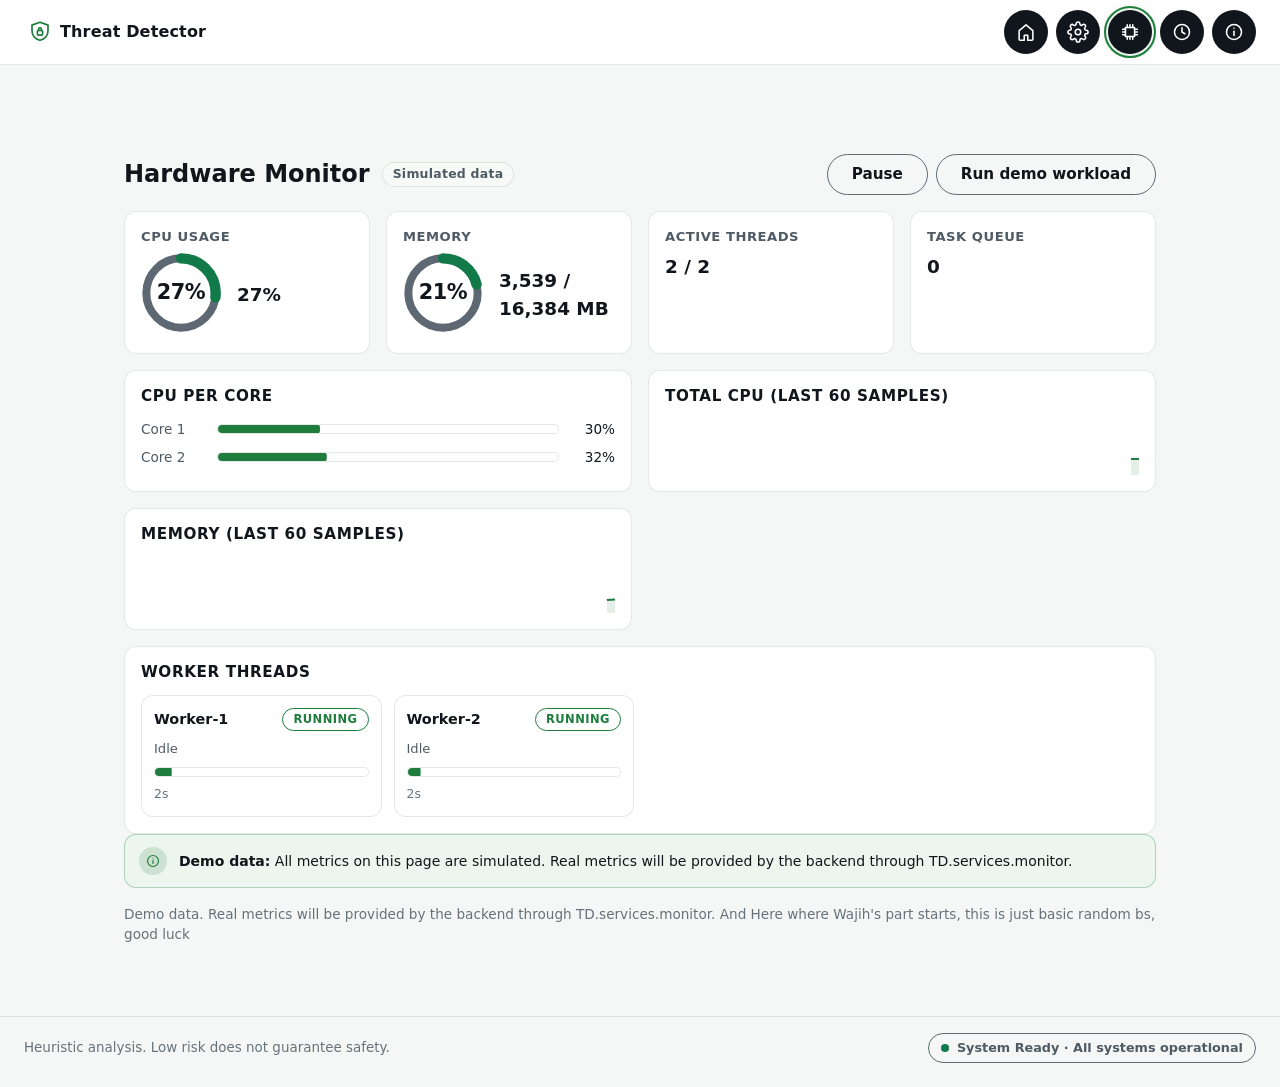
==== commit 2fe527c5: "Add update check with navbar download and install button" ====
--- a/src/hardware.html
+++ b/src/hardware.html
@@ -93,6 +93,7 @@
 <script src="js/services/monitorService.js"></script>
 <script src="js/services/mockMonitorService.js"></script>
 <script src="js/services/analysisService.js"></script>
+<script src="js/services/updateService.js"></script>
 <script src="js/features/motion-governor.js"></script>
 <script src="js/components/sparkline.js"></script>
 <script src="js/components/usageBar.js"></script>
--- a/src/css/core.css
+++ b/src/css/core.css
@@ -83,7 +83,12 @@
 html[data-text="large"]  { font-size: 17.5px; --text-base: 17.5px; }
 
 /* ----- DARK / OLED ----- */
-:root[data-theme="dark"] {
+/* [data-theme-scope] mirrors the theme tokens onto the verdict-color preview
+   container (Settings picker modal) so it can show the theme being edited
+   while the app itself runs in the other theme. The scope always shows the
+   OLED dark surfaces (the grey variant only shifts --bg-* on :root). */
+:root[data-theme="dark"],
+[data-theme-scope="dark"] {
   color-scheme: dark;
   --bg: #000000;
   /* Cover-tier color (snap fix 2.3c): duplicates --bg on purpose so the
@@ -137,7 +142,8 @@
 }
 
 /* ----- RISK (always paired with text + icon, never color alone) ----- */
-:root[data-theme="dark"] {
+:root[data-theme="dark"],
+[data-theme-scope="dark"] {
   --low: #3DDC84;
   --medium: #FFB020;
   --high: #FF5A5F;
@@ -148,7 +154,8 @@
   --na-soft: rgba(138, 147, 160, .18);
 }
 
-:root[data-theme="light"] {
+:root[data-theme="light"],
+[data-theme-scope="light"] {
   --low: #127A48;
   /* [A1] richer amber (was a muddy brown); AA ≥4.5:1 on card/white surfaces */
   --medium: #B45309;
@@ -161,7 +168,8 @@
 }
 
 /* ----- LIGHT ----- */
-:root[data-theme="light"] {
+:root[data-theme="light"],
+[data-theme-scope="light"] {
   color-scheme: light;
   --bg: #F4F7F5;
   /* Cover-tier color: duplicates --bg (see note in the dark/oled block). */
@@ -541,8 +549,7 @@
   align-items: flex-end;
   gap: var(--space-2);
   width: min(360px, calc(100vw - var(--space-6)));
-  max-height: calc(100vh - var(--space-5) - env(safe-area-inset-bottom, 0px));
-  overflow: auto;
+  overflow: visible;
   pointer-events: none;
 }
 .toast {
@@ -937,6 +944,37 @@
 /* Very narrow phones: trim pill paddings/type instead of scrolling */
 @media (max-width: 420px) {
   .seg__opt { padding: 0 12px; font-size: 14px; }
+}
+
+/* --- Reveal (shared grid-rows height reveal) --- */
+/* [T1] One component for "show/hide a panel with height" — extracted from the
+   settings dark-background field so the dashboard scan panels use the same
+   technique and timing. data-open="true" drives the state: collapse runs at
+   --dur-reveal-out (.25s), expand at --dur-reveal-in (.4s), both var(--ease-out).
+   The child (.reveal-inner) must carry min-height:0 + overflow:hidden so the
+   0fr track actually clips; page CSS puts the panel surface (background/border/
+   padding/margins) on the inner element, so a collapsed block contributes zero
+   height. The global reduced-motion kill-switches (section 11) flatten both
+   transitions to instant. Animate grid-template-rows/opacity only — the
+   codebase's sanctioned height-reveal exception. */
+.reveal {
+  display: grid;
+  grid-template-rows: 0fr;
+  opacity: 0;
+  transition:
+    grid-template-rows var(--dur-reveal-out, .25s) var(--ease-out),
+    opacity var(--dur-reveal-out, .25s) var(--ease-out);
+}
+.reveal > .reveal-inner {
+  min-height: 0;
+  overflow: hidden;
+}
+.reveal[data-open="true"] {
+  grid-template-rows: 1fr;
+  opacity: 1;
+  transition:
+    grid-template-rows var(--dur-reveal-in, .4s) var(--ease-out),
+    opacity var(--dur-reveal-in, .4s) var(--ease-out);
 }
 
 /* --- Chips --- */
@@ -1069,22 +1107,51 @@
 }
 .table--stack .table-head-hide { display: none; } /* head row opted out via class */
 
-/* --- Risk pills: text + color, computed AA-safe on tinted bg --- */
-.pill {
+/* --- Risk tag [B2]: one neutral container for every level; the 3-bar meter
+   and the label color carry the risk (both tables share this class) ------ */
+.risk-tag {
   display: inline-flex;
   align-items: center;
-  gap: var(--space-1);
-  padding: 3px var(--space-3);
-  border-radius: var(--radius-pill);
-  font-size: .82rem;
-  font-weight: 700;
+  justify-content: center;
+  gap: var(--space-2); /* 8px ≈ the ~7px spec gap, kept on the spacing scale */
+  min-width: 92px;
+  padding: var(--space-1) var(--space-3); /* 4px 12px ≈ the ~4px 11px spec */
+  border: 1px solid var(--border-strong);
+  border-radius: var(--radius-sm); /* nearest token to the ~6px spec (8px) */
+  background: var(--bg-card-2); /* one surface step above the table card */
+  font-size: .75rem; /* 12px */
+  font-weight: 500;
+  letter-spacing: .03em;
   white-space: nowrap;
 }
-.pill svg { width: 12px; height: 12px; }
-.pill[data-risk="low"]    { color: var(--low);    background: var(--low-soft); }
-.pill[data-risk="medium"] { color: var(--medium); background: var(--medium-soft); }
-.pill[data-risk="high"]   { color: var(--high);   background: var(--high-soft); }
-.pill[data-risk="na"]     { color: var(--na);     background: var(--na-soft); }
+.risk-tag[data-risk="low"]    { color: var(--low); }
+.risk-tag[data-risk="medium"] { color: var(--medium); }
+.risk-tag[data-risk="high"]   { color: var(--high); }
+/* na (Not verified / error): muted grey label — --na dips below 4.5:1 on
+   bg-card-2 in dark-grey (measured 3.86:1), --text-muted passes everywhere */
+.risk-tag[data-risk="na"]     { color: var(--text-muted); }
+/* severity meter: bottom-aligned ascending bars; inactive = strong border */
+.risk-meter { display: inline-flex; align-items: flex-end; gap: 2px; flex: none; }
+.risk-bar { width: 3px; border-radius: 1px; background: var(--border-strong); }
+.risk-bar-1 { height: 6px; }
+.risk-bar-2 { height: 9px; }
+.risk-bar-3 { height: 12px; }
+.risk-tag[data-risk="low"] .risk-bar-1 { background: var(--low); }
+.risk-tag[data-risk="medium"] .risk-bar-1,
+.risk-tag[data-risk="medium"] .risk-bar-2 { background: var(--medium); }
+.risk-tag[data-risk="high"] .risk-bar-1,
+.risk-tag[data-risk="high"] .risk-bar-2,
+.risk-tag[data-risk="high"] .risk-bar-3 { background: var(--high); }
+/* warning triangle (na): the app's warn icon (same paths as the batch rows)
+   as one shared CSS mask — no SVG per tag; tinted via background */
+.risk-warn {
+  width: 12px;
+  height: 12px;
+  flex: none;
+  background: var(--na);
+  -webkit-mask: url("data:image/svg+xml,%3Csvg xmlns='http://www.w3.org/2000/svg' viewBox='0 0 24 24' fill='none' stroke='%23000' stroke-width='2' stroke-linecap='round' stroke-linejoin='round'%3E%3Cpath d='M12 4.2 3.4 19.8h17.2Z'/%3E%3Cpath d='M12 10.2v4.6'/%3E%3Cpath d='M12 17.4h.01'/%3E%3C/svg%3E") center / contain no-repeat;
+          mask: url("data:image/svg+xml,%3Csvg xmlns='http://www.w3.org/2000/svg' viewBox='0 0 24 24' fill='none' stroke='%23000' stroke-width='2' stroke-linecap='round' stroke-linejoin='round'%3E%3Cpath d='M12 4.2 3.4 19.8h17.2Z'/%3E%3Cpath d='M12 10.2v4.6'/%3E%3Cpath d='M12 17.4h.01'/%3E%3C/svg%3E") center / contain no-repeat;
+}
 
 /* --- Status line (icon + text + color) --- */
 .status-line {
@@ -1095,7 +1162,10 @@
   font-weight: 600;
   white-space: nowrap;
 }
-.status-line svg { width: 16px; height: 16px; flex: none; }
+/* Verified back in green (user preference): check + label both use --low so
+   the OK state reads at a glance. Not Verified (amber) and Error (red) keep
+   their distinct tones */
+.status-line svg { width: 12px; height: 12px; flex: none; }
 .status-line.is-ok    { color: var(--low); }
 .status-line.is-warn  { color: var(--medium); }
 .status-line.is-error { color: var(--high); }
@@ -1566,6 +1636,35 @@
 @keyframes dac-pop {
   from { transform: scale(0.88); }
   to { transform: scale(1); }
+}
+
+/* ============================================================
+   2b. NOT-VERIFIED RING  (.unv-ring > svg (.unv-track + scaled alert glyph))
+   Rendered by DAC.visuals.unverifiedRing(container). A static dashed ring in
+   the neutral --na tone with a warning triangle inside — never green, never a
+   percentage: an item that could not be verified is not "safe". Consumers
+   shrink it via --ring-size (batch rows) or keep the modal default (5em).
+   ============================================================ */
+.unv-ring {
+  --ring-size: 5em;
+  position: relative;
+  display: inline-flex;
+  align-items: center;
+  justify-content: center;
+  color: var(--na);
+}
+.unv-ring .unv-svg {
+  display: block;
+  inline-size: var(--ring-size);
+  block-size: var(--ring-size);
+  fill: none;
+  stroke: currentColor;
+  stroke-width: 1.7;
+  stroke-linecap: round;
+  stroke-linejoin: round;
+}
+.unv-ring .unv-track {
+  stroke-dasharray: 2.6 3.1; /* dashed ring, 24-viewBox user units */
 }
 
 /* ============================================================
--- a/src/css/nav.css
+++ b/src/css/nav.css
@@ -1,12 +1,19 @@
-/* ===== Nav button style modes — selected-button "invert" treatment (Agent D) ===== */
+/* ===== Nav button style modes — selected-button "contrast" treatment (Agent D) ===== */
 /* Loaded via <link> in the <head> of all three pages (after the shared core).
 
-   Ring mode (html[data-nav-style="ring"] — the default — or the attribute
-   absent) is untouched: every rule below is keyed on
-   html[data-nav-style="invert"], the value window.TDSettings (js/settings.js,
-   key td.navStyle) writes to <html> before first paint.
+   Two modes, chosen by the "Navbar selected style" setting (js/settings.js,
+   key td.navStyle): Ring (html[data-nav-style="ring"] — the default — or the
+   attribute absent) and Contrast. "Contrast" was formerly labelled "Invert"
+   (seg option label and stored value); pre-rename installs that stored
+   "invert" are accepted and normalized to "contrast" by js/settings.js on
+   read, so <html> only ever receives "ring" | "contrast" going forward. Both
+   attribute values are still matched below as belt-and-braces, in case an old
+   value slips through a writer that bypasses that normalization.
 
-   In invert mode the selected link drops its offset accent ring and becomes an
+   Ring mode is untouched: every rule below is keyed on the contrast values,
+   which window.TDSettings writes to <html> before first paint.
+
+   In contrast mode the selected link drops its offset accent ring and becomes an
    inverted-colour filled circle: in dark themes a dark circle + white icon +
    a thin contrasting border (so it still reads against the dark navbar),
    mirrored in light themes. Colours are the EXISTING tokens, with the
@@ -16,8 +23,8 @@
    backgrounds are covered without a single literal colour.
 
    Geometry (measured with d_probe_geom.py on desktop and at 360px):
-     · ring mode outer Ø  = 44px button + 2 × (2px outline + 2px offset)  = 52px
-     · invert mode outer Ø = (44px + 2 × 2px border) × scale              = 52px
+     · ring mode outer Ø     = 44px button + 2 × (2px outline + 2px offset) = 52px
+     · contrast mode outer Ø = (44px + 2 × 2px border) × scale             = 52px
        ⇒ scale = 52 / 48 ≈ 1.0833 — tuned so the inverted button's visual
          footprint matches the ringed one. Transform-only: the layout box
          stays 44×44 (no reflow); the visual grows ~4px per side into the
@@ -26,8 +33,10 @@
 
    Hover on unselected buttons and the legend button's aria-expanded ring are
    intentionally not touched; keyboard :focus-visible gets the focus ring back
-   below (the resting invert state has no outer ring by design). */
+   below (the resting contrast state has no outer ring by design). */
 
+html[data-nav-style="contrast"] .navlink[aria-current="page"],
+html[data-nav-style="contrast"] .navlink.is-current,
 html[data-nav-style="invert"] .navlink[aria-current="page"],
 html[data-nav-style="invert"] .navlink.is-current {
   background: var(--navlink-icon);             /* dark circle in dark themes, light in light */
@@ -42,9 +51,85 @@
               box-shadow 180ms var(--ease-out);
 }
 
-/* Keyboard focus stays distinguishable in invert mode: the global
+/* ===== Update button — a navbar circle that opens into a labelled pill =====
+   Same 44px footprint as .navlink; --upd-ms (width + fill timing) and --upd-w
+   (open pill width) are written on <html> by js/services/updateService.js, so the
+   dev "Update button" sliders change them live. --upd-min is a measured floor so
+   the label is never clipped. Opening animates width (not scale) so the resting
+   shape is a true circle and the open shape a true pill: radius = half height. */
+.update-btn {
+  /* --upd-ms / --upd-w are inherited from <html> (written by updateService);
+     the fallbacks here apply only before the service has run. */
+  --upd-min: 208px;
+  width: 44px;
+  padding: 0 12px 0 11px;
+  gap: 10px;
+  justify-content: flex-start;
+  overflow: hidden;
+  border-radius: 22px;                  /* half of the 44px height */
+  background: var(--navlink-icon);      /* solid dark fill (light on dark themes) */
+  color: var(--navlink-bg);
+  box-shadow: 0 0 0 2px var(--navlink-ring-current), 0 0 12px var(--glow);
+  transition: width var(--upd-ms, 550ms) cubic-bezier(.22, 1, .36, 1),
+              background-color calc(var(--upd-ms, 550ms) * .73) ease,
+              color calc(var(--upd-ms, 550ms) * .73) ease,
+              box-shadow calc(var(--upd-ms, 550ms) * .73) ease;
+}
+.update-btn .update-btn__ico,
+.update-btn .update-btn__label { flex: 0 0 auto; }
+.update-btn .update-btn__ico { display: inline-flex; }
+.update-btn .update-btn__label {
+  white-space: nowrap;
+  font-size: .92rem;
+  font-weight: 600;
+  opacity: 0;
+  transform: translateX(-10px);
+  transition: opacity calc(var(--upd-ms, 550ms) * .45) ease,
+              transform calc(var(--upd-ms, 550ms) * .45) ease;
+}
+.update-btn:active {
+  background: var(--navlink-icon);
+  color: var(--navlink-bg);
+  transform: none;
+}
+@media (hover: hover) {
+  .update-btn:hover {
+    width: max(var(--upd-w, 249px), var(--upd-min));
+    background: var(--accent);
+    color: var(--accent-contrast);
+    transform: none;
+  }
+  .update-btn:hover .update-btn__label {
+    opacity: 1;
+    transform: translateX(0);
+    transition-delay: calc(var(--upd-ms, 550ms) * .25);
+  }
+}
+.update-btn:focus-visible {
+  width: max(var(--upd-w, 249px), var(--upd-min));
+  background: var(--accent);
+  color: var(--accent-contrast);
+  transform: none;
+}
+.update-btn:focus-visible .update-btn__label {
+  opacity: 1;
+  transform: translateX(0);
+  transition-delay: calc(var(--upd-ms, 550ms) * .25);
+}
+
+/* Reduced motion (OS preference or the app's motion setting): instant state. */
+@media (prefers-reduced-motion: reduce) {
+  .update-btn,
+  .update-btn .update-btn__label { transition: none; }
+}
+html[data-motion="reduced"] .update-btn,
+html[data-motion="reduced"] .update-btn .update-btn__label { transition: none; }
+
+/* Keyboard focus stays distinguishable in contrast mode: the global
    :focus-visible rule below would be shadowed by the outline: none above,
    so the cyan/blue --focus-ring is re-added for focus-visible only. */
+html[data-nav-style="contrast"] .navlink[aria-current="page"]:focus-visible,
+html[data-nav-style="contrast"] .navlink.is-current:focus-visible,
 html[data-nav-style="invert"] .navlink[aria-current="page"]:focus-visible,
 html[data-nav-style="invert"] .navlink.is-current:focus-visible {
   outline: 2px solid var(--focus-ring);
--- a/src/css/risk-glow.css
+++ b/src/css/risk-glow.css
@@ -1,27 +1,32 @@
 /* ==========================================================================
    risk-glow.css — Agent E (Task 3), reshaped overnight (allowlist B + C)
-   Edge-tinted risk glow keyed to Agent F's data-risk attribute. Applies ONLY
-   to the scored root on index.html (contract §2.2):
-     - index.html  : #result-panel[data-risk="…"]  (Analysis details card; the
-                     dark card background/border width/radius come from .card)
-                     Glow is RIGHT-SIDE-ONLY (allowlist B): right-anchored
-                     background gradients whose fade completes ~52% of the
-                     card width from the right edge, and the tinted 1px border
-                     is drawn by a masked ::after overlay that fades out
-                     leftward. The former inset box-shadow is REMOVED.
-     - history.html: the former .modal-detail glow was REMOVED entirely
-                     (allowlist C) — the history modal is unglowed again.
+   Edge-tinted risk glow keyed to Agent F's data-risk attribute.
+      - index.html card (#result-panel, class .verdict-card): its tint rules
+        (per-state mapping, gradients, masked border overlay) now live in
+        css/components/verdict-card.css — one block shared with the Settings
+        preview. This file still defines the tokens both pages read:
+        --risk-*-rgb engine triplets + --risk-*-a alphas + the --vs-*
+        verdict-shade tokens (docs/VERDICT_COLORS.md), light-scoped for
+        [data-theme-scope] previews.
+      - details modal (.modal-detail — history.html AND the dashboard batch
+      "view details" modal, both share DAC.ui.detailsCard): UI pass 1 adds
+      a SUBTLE tint (Task 2c, per approved sketch) in the ENGINE risk color.
+      It deliberately does NOT follow the --vs-* verdict shades: the shade
+      targets only the dashboard result card.
    Deliberately NEVER matches: bare [data-risk], .risk-label pills, or the
    batch mini-pills (data-risk="na") — those keep their existing rules.
    All colors are rgb(var(--risk-rgb) / ALPHA): --risk-rgb is mapped per state
    below, and the alphas are tokens (--risk-*-a) so the light theme lowers
    intensity without touching the recipes. Idle / scanning / error states
    carry no data-risk attribute and therefore keep today's unglowed look.
-   No layout properties, no border-radius change on #result-panel, no outer
-   drop glow, no animation loops.
+   No layout properties, no border-radius change, no outer drop glow, no
+   animation loops.
    ========================================================================== */
 
-:root {
+/* The scope attribute mirrors these tokens onto the verdict-color preview
+   container (Settings picker modal) — same pattern as the core.css blocks. */
+:root,
+[data-theme-scope="dark"] {
   /* Engine risk colors, dark theme (contract §2.3; mirrors --low/--medium/--high/--na) */
   --risk-low-rgb: 61 220 132;
   --risk-medium-rgb: 255 176 32;
@@ -36,65 +41,78 @@
   --risk-border-a: .35; /* faint tinted 1px border (masked ::after overlay) */
 }
 
-:root[data-theme="light"] {
+:root[data-theme="light"],
+[data-theme-scope="light"] {
   /* Light theme — same hue family, lower intensity (contract §2.3) */
   --risk-low-rgb: 18 122 72;
   --risk-medium-rgb: 180 83 9;
   --risk-high-rgb: 194 38 59;
   --risk-unverified-rgb: 85 96 106;
 
-  --risk-edge-a: .12;
-  --risk-corner-a: .06;
-  --risk-border-a: .25;
+  /* Light theme — same hue family (contract §2.3). Alphas raised FOUR times
+     after user reports: .12/.06/.25 → .16/.08/.28 (round 2) → .28/.14/.40
+     (round 3) → .34/.20/.46 (round 4) → .50/.30/.55 (round 5: "increase the
+     gradient color strength more... they still feel barely visible" — possibly
+     a bad laptop panel, so this is deliberately bold: a clearly visible tint
+     even on a low-contrast screen). Light now far exceeds dark
+     (.22/.10/.35) ON PURPOSE: white surfaces need much more. Text stays
+     AA-safe (worst case --text on the high tint ≈ 10:1). */
+  --risk-edge-a: .50;
+  --risk-corner-a: .30;
+  --risk-border-a: .55;
 }
 
-/* --- Per-state --risk-rgb mapping, scoped to the index root only --- */
-#result-panel[data-risk="low"]        { --risk-rgb: var(--risk-low-rgb); }
-#result-panel[data-risk="medium"]     { --risk-rgb: var(--risk-medium-rgb); }
-#result-panel[data-risk="high"]       { --risk-rgb: var(--risk-high-rgb); }
-#result-panel[data-risk="unverified"] { --risk-rgb: var(--risk-unverified-rgb); }
-
-/* --- INDEX: Analysis details card glow (reshaped — allowlist B) ------------
-   Keeps .card's background-color, border width/style and radius. The tint is
-   RIGHT-SIDE-ONLY: two right-anchored gradients whose fade completes ~52% of
-   the card width from the right edge (center stays --bg-card), and the tinted
-   1px border lives on a masked ::after overlay (inset:0, radius inherited,
-   fades out leftward, gone by 52% width) instead of recoloring the element's
-   own border. The former inset box-shadow is REMOVED. No layout properties
-   change; #result-panel is already position:relative (css/pages/index.css). */
-#result-panel[data-risk="low"],
-#result-panel[data-risk="medium"],
-#result-panel[data-risk="high"],
-#result-panel[data-risk="unverified"] {
-  background-image:
-    radial-gradient(90% 130% at 100% 100%, rgb(var(--risk-rgb) / var(--risk-edge-a)), transparent 58%),
-    radial-gradient(75% 120% at 100% 0%, rgb(var(--risk-rgb) / var(--risk-corner-a)), transparent 55%);
-  transition: background-color 300ms ease;
+/* --- Verdict shade tokens (Phase 1 — docs/VERDICT_COLORS.md) ---------------
+   --vs-<verdict> is the gradient TINT of each verdict state (High / Medium /
+   Low / Not verified); ring, label, border and text colors are untouched.
+   Defaults equal today's colors, so nothing changes visually. The
+   --vs-<verdict>-<theme>-o fallback variables are JS overrides written by
+   DAC.verdictShade (stored in TDSettings as td.vs.<theme>.<verdict>); an
+   absent/removed property falls back to the default, so default theme
+   switching needs no JS. Dark defaults are shared by every dark variant
+   (oled / grey). Keep in sync with the table in docs/VERDICT_COLORS.md. */
+:root {
+  --vs-high:       var(--vs-high-dark-o,       #ff5a5f);
+  --vs-medium:     var(--vs-medium-dark-o,     #ffb020);
+  --vs-low:        var(--vs-low-dark-o,        #3ddc84);
+  --vs-unverified: var(--vs-unverified-dark-o, #8a93a0);
+}
+:root[data-theme="light"] {
+  --vs-high:       var(--vs-high-light-o,       #c2263b);
+  --vs-medium:     var(--vs-medium-light-o,     #b45309);
+  --vs-low:        var(--vs-low-light-o,        #127a48);
+  --vs-unverified: var(--vs-unverified-light-o, #55606a);
+}
+/* The Settings preview scopes the edited theme via [data-theme-scope] (see
+   core.css token blocks). Without this mirror, a light-scoped preview while
+   the app runs dark would fall back to the dark defaults above. */
+[data-theme-scope="light"] {
+  --vs-high:       var(--vs-high-light-o,       #c2263b);
+  --vs-medium:     var(--vs-medium-light-o,     #b45309);
+  --vs-low:        var(--vs-low-light-o,        #127a48);
+  --vs-unverified: var(--vs-unverified-light-o, #55606a);
 }
 
-/* Masked border overlay: right half only (allowlist B). Defined on the bare
-   root with a transparent border so the tint cross-fades over 300ms on risk
-   change (idle scenes render it fully invisible). pointer-events:none keeps
-   the card interactive; border-radius:inherit matches the .card corners. */
-#result-panel::after {
-  content: "";
-  position: absolute;
-  inset: 0;
-  border-radius: inherit;
-  border: 1px solid transparent;
-  pointer-events: none;
-  -webkit-mask-image: linear-gradient(to left, #000, transparent 52%);
-          mask-image: linear-gradient(to left, #000, transparent 52%);
-  transition: border-color 300ms ease;
+/* The #result-panel card tint (per-state mapping, gradients, masked border
+   overlay) MOVED to css/components/verdict-card.css as .verdict-card rules —
+   one tint block shared by the dashboard card and the Settings preview. */
+
+/* --- DETAILS MODAL TINT (restored to the pre-verdict-shade default) --------
+   .modal-detail is the shared details body (history page AND dashboard batch
+   "view details" — one builder, one look). Only a soft bottom-right radial
+   in the ENGINE risk color: the History/details modal deliberately does NOT
+   follow the --vs-* verdict shades (user decision — the shade targets only
+   the dashboard result card). --risk-rgb below maps per state from the
+   engine colors; alpha capped at --risk-corner-a (.10 dark / .08 light) so
+   body text keeps AA contrast over the modal surface. Not Verified rows tint
+   with the neutral grey — never green, never a verdict color. Error rows
+   carry NO data-risk attribute (contract §2.2) and stay unglowed. */
+.modal-detail[data-risk="low"]        { --risk-rgb: var(--risk-low-rgb); }
+.modal-detail[data-risk="medium"]     { --risk-rgb: var(--risk-medium-rgb); }
+.modal-detail[data-risk="high"]       { --risk-rgb: var(--risk-high-rgb); }
+.modal-detail[data-risk="unverified"] { --risk-rgb: var(--risk-unverified-rgb); }
+
+.modal-detail[data-risk] {
+  background-image:
+    radial-gradient(85% 120% at 100% 100%, rgb(var(--risk-rgb) / var(--risk-corner-a)), transparent 60%);
 }
-#result-panel[data-risk]::after {
-  border-color: rgb(var(--risk-rgb) / var(--risk-border-a));
-}
-
-/* --- Reduced motion: no cross-fade (codebase [data-motion="reduced"] pattern) --- */
-html[data-motion="reduced"] #result-panel[data-risk] { transition: none; }
-html[data-motion="reduced"] #result-panel::after { transition: none; }
-@media (prefers-reduced-motion: reduce) {
-  #result-panel[data-risk],
-  #result-panel::after { transition: none; }
-}
--- a/src/css/analysis-card.css
+++ b/src/css/analysis-card.css
@@ -1,26 +1,36 @@
 /* ==========================================================================
-   css/analysis-card.css — Task 3, Agent F
+   css/analysis-card.css — Task 3, Agent F; extended by UI pass 1 (Task 2c)
    Layout-only fixes for the "Analysis details" region:
      - index.html  → #result-panel (the result states card)
      - history.html → .modal-detail (the row-details modal panel)
    Color/glow is Agent E's css/risk-glow.css: this file NEVER sets
    background, border or box-shadow on #result-panel / .modal-detail.
    Loads after all inline page styles, so overrides need no !important.
+
+   UI pass 1: one builder (DAC.ui.detailsCard in core.js) now serves BOTH
+   pages' details modal, so the modal-detail component styles that used to
+   live only in css/pages/history.css are carried here as well (identical
+   values — history.css keeps its copies; treat core values as matching,
+   and change both files together if one changes).
    ========================================================================== */
 
 /* --- Start-aligned analysis text ------------------------------------------ */
 /* Shared core centers the state views (.state-idle/.state-scanning/.state-safe/
    .state-unverified/.state-error) for the old hero layout. The detail-bearing
    states now read like the threat state: every heading, label and value is
-   start-aligned. Idle / scanning / safe keep their centered look. */
+   start-aligned. Idle / scanning / safe keep their centered look. The
+   .verdict-card twins cover the Settings preview render of the same card. */
 #result-panel .state-unverified,
-#result-panel .state-error { text-align: start; }
+#result-panel .state-error,
+.verdict-card .state-unverified { text-align: start; }
 #result-panel .state-error .panel-heading { justify-content: flex-start; }
 
 /* Long values wrap instead of forcing horizontal scroll
    (same preference the codebase already uses on .dash-prewrap) */
-#result-panel .detail-dd { word-break: break-word; min-width: 0; }
-#result-panel .reason-list li { word-break: break-word; }
+#result-panel .detail-dd,
+.verdict-card .detail-dd { word-break: break-word; min-width: 0; }
+#result-panel .reason-list li,
+.verdict-card .reason-list li { word-break: break-word; }
 
 /* History modal: left column holds pretextual notes under the ring */
 .modal-detail .vis-note { overflow-wrap: anywhere; }
@@ -30,7 +40,8 @@
    dd sit side by side; that pair needs too much width at phone sizes. Tracks
    collapse to one min(0,1fr) column → label above value, no markup change. */
 @media (max-width: 599.98px) {
-  #result-panel .detail-rows { grid-template-columns: minmax(0, 1fr); }
+  #result-panel .detail-rows,
+  .verdict-card .detail-rows { grid-template-columns: minmax(0, 1fr); }
 }
 /* history.html already stacks .detail-pair ≤639px (page CSS); nothing to add:
    600px is inside that range, so labels/values stack there too. */
@@ -41,3 +52,32 @@
    padding-top:108px so the ring occupies its own top strip and never
    overlaps text, long URLs included. ids #vis-ring-threat / #vis-ring-unv
    are untouched so the V.scoreRing draw keeps working. */
+
+/* --- SHARED DETAILS-MODAL COMPONENT (Task 2c) -------------------------------
+   The shared builder (DAC.ui.detailsCard) renders this markup on the history
+   page AND on the dashboard (batch "view details"). The rules mirror
+   history.css lines for .modal-detail exactly so both pages look identical;
+   risk-label colors come from core.css via the data-risk attribute the
+   builder sets (low/medium/high, na for unverified/error). */
+.modal-detail { display: grid; grid-template-columns: minmax(0, 1fr) auto; align-items: start; gap: var(--space-5); }
+.detail-main { flex: 1 1 auto; min-width: 0; }
+.modal-visual { flex: 0 0 auto; display: flex; flex-direction: column; align-items: center; gap: var(--space-2); }
+.modal-ring { width: 132px; height: 132px; }
+.modal-shield { width: 52px; height: 52px; color: var(--low); }
+.modal-shield.state-caution { color: var(--medium); }
+.modal-shield.state-threat { color: var(--high); }
+.vis-note { margin: 0; text-align: center; color: var(--text-muted); font-size: 0.875rem; max-width: 150px; }
+.detail-list { margin: var(--space-3) 0 0; display: grid; gap: 0; }
+.detail-pair { display: grid; grid-template-columns: 150px minmax(0, 1fr); gap: var(--space-3); padding: var(--space-2) 0; border-bottom: 1px solid var(--border); }
+.detail-pair:last-child { border-bottom: 0; }
+.detail-dt { color: var(--text-muted); font-weight: 600; overflow-wrap: anywhere; }
+.detail-dd { margin: 0; min-width: 0; overflow-wrap: anywhere; }
+.sel-input { display: block; white-space: pre-wrap; overflow-wrap: anywhere; background: var(--bg-input); border: 1px solid var(--border); border-radius: var(--radius-sm); padding: var(--space-2) var(--space-3); }
+/* The details card carries its own foot inside the scrolling body (the modal's
+   real foot section stays unused); match history.css's spacing on both pages. */
+.modal-body .modal-foot { margin-top: var(--space-4); padding-top: var(--space-3); }
+@media (max-width: 639px) {
+  .modal-detail { grid-template-columns: 1fr; align-items: stretch; }
+  .modal-visual { flex-direction: row; justify-content: center; }
+  .detail-pair { grid-template-columns: 1fr; }
+}
